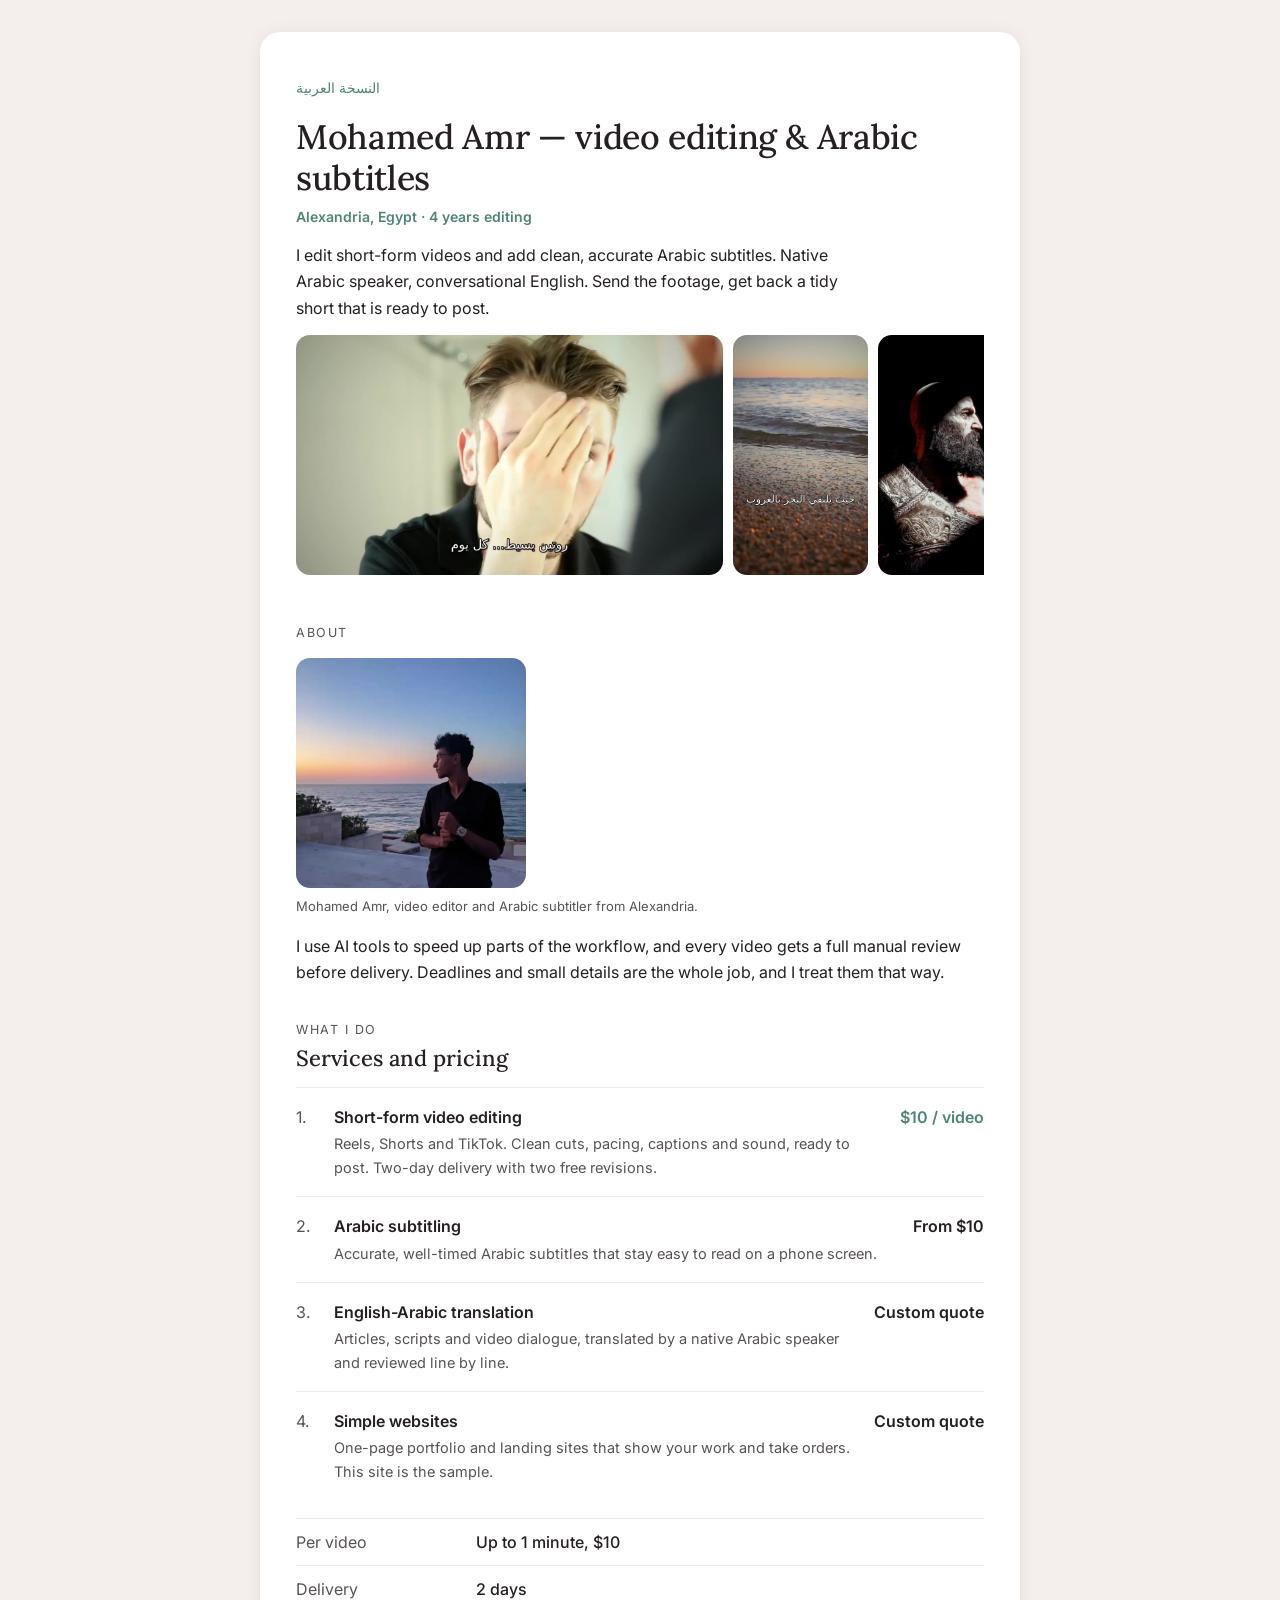
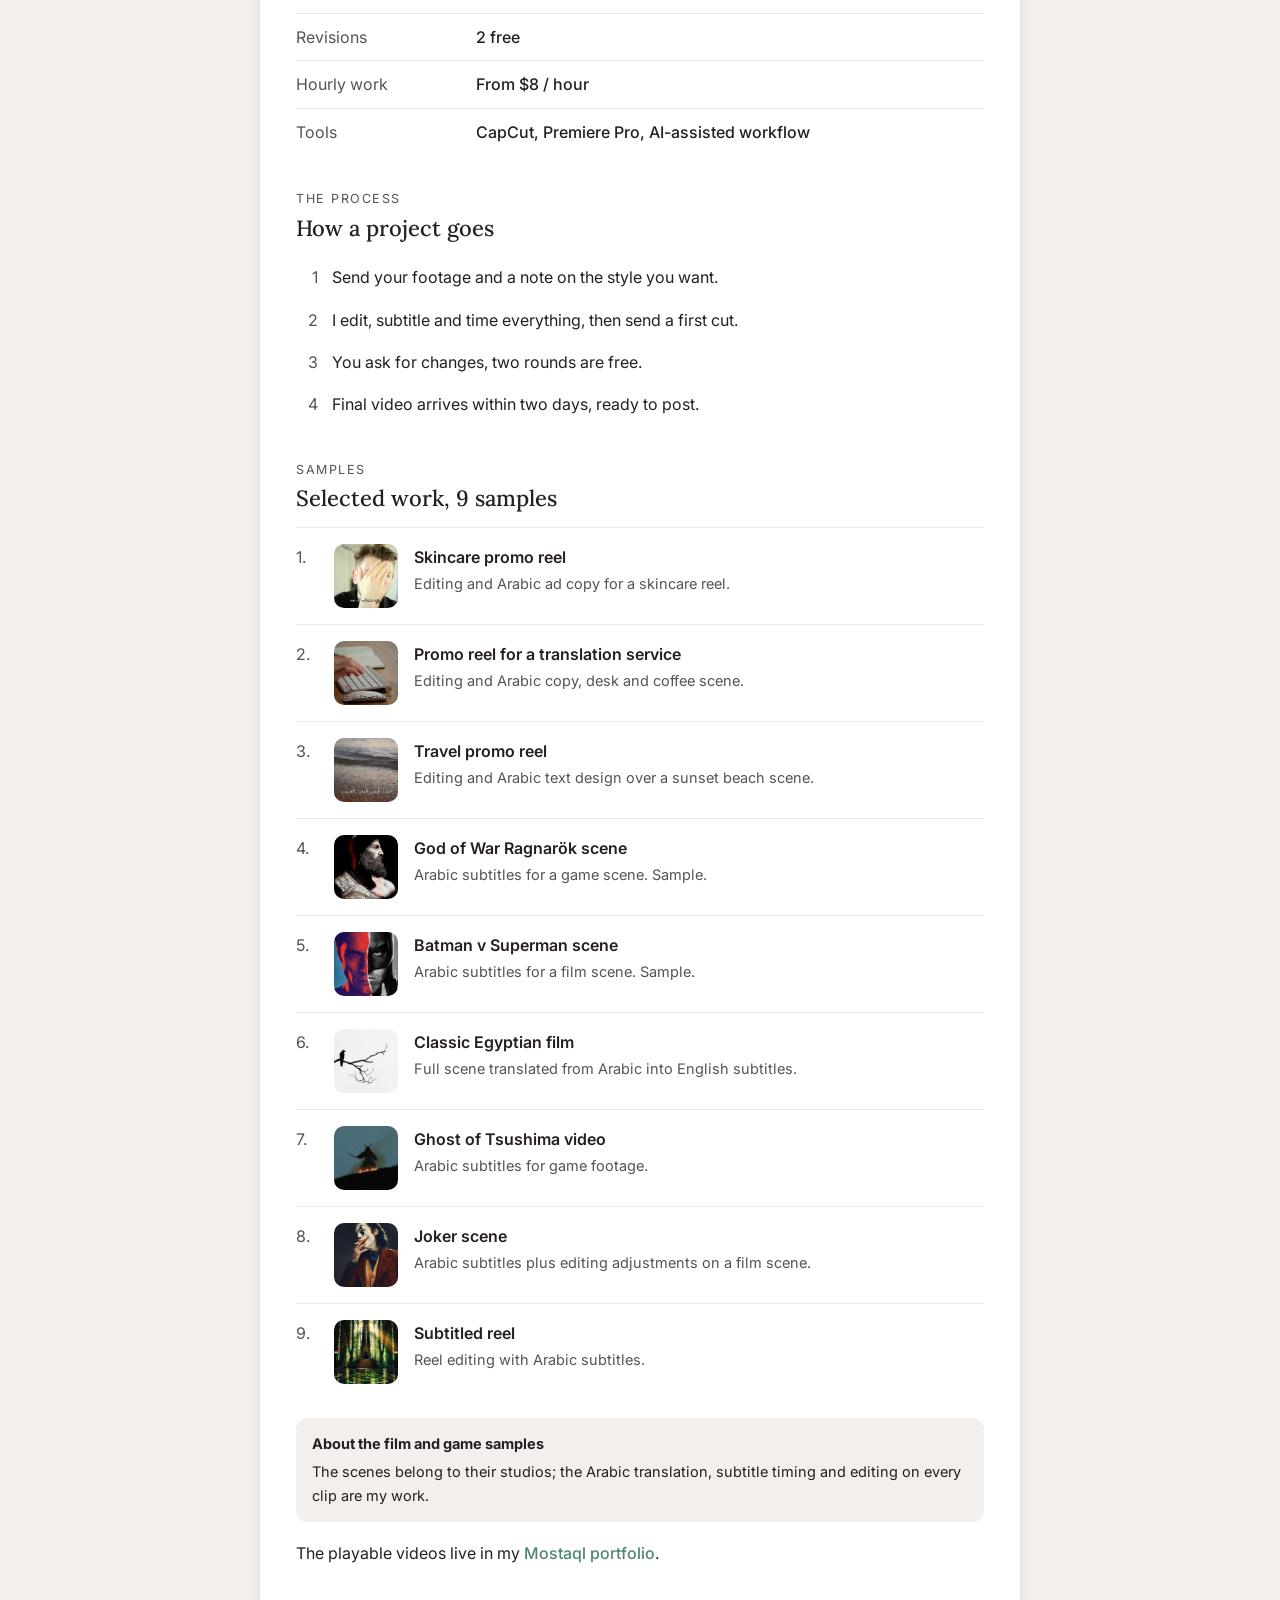
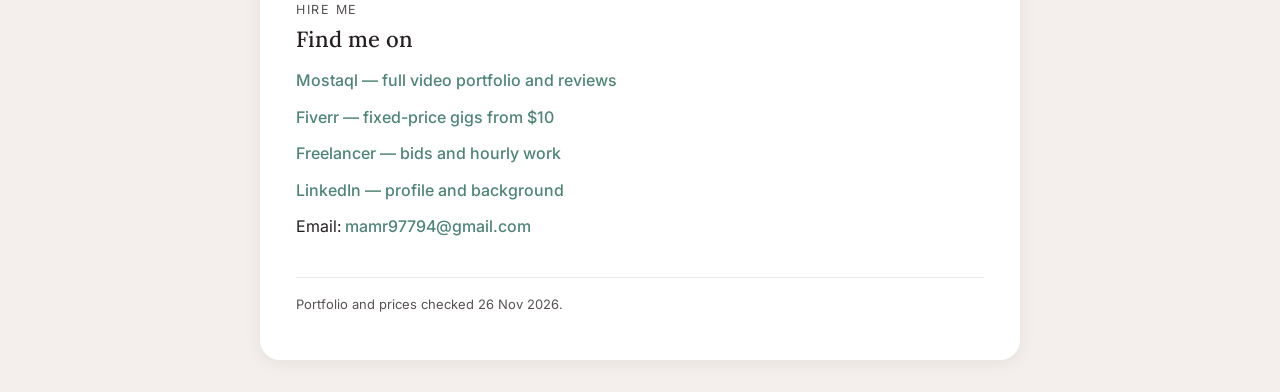
==== index.html @ 18feb9d9 "Portfolio site: English + Arabic versions" ====
<!DOCTYPE html>
<html lang="en">
<head>
<meta charset="UTF-8">
<meta name="viewport" content="width=device-width, initial-scale=1">
<title>Mohamed Amr — Video Editing &amp; Arabic Subtitles</title>
<meta name="description" content="I edit short-form videos and add clean, accurate Arabic subtitles. Native Arabic speaker, conversational English.">
<link rel="preconnect" href="https://fonts.googleapis.com">
<link rel="preconnect" href="https://fonts.gstatic.com" crossorigin>
<link href="https://fonts.googleapis.com/css2?family=Inter:wght@400;500;600&family=Lora:wght@500&display=swap" rel="stylesheet">
<style>
  :root {
    --sand: #f4efec; --page: #ffffff; --ink: #251f21; --ink2: #585254;
    --hair: #eae9ea; --teal: #4e8577;
  }
  * { box-sizing: border-box; }
  body { margin: 0; background: var(--sand); color: var(--ink);
    font: 400 16px/1.65 Inter, -apple-system, "Segoe UI", sans-serif; }
  .card { max-width: 760px; margin: 32px auto; background: var(--page);
    border-radius: 20px; padding: 44px 36px; box-shadow: 0 2px 18px rgba(37,31,33,.07); }
  h1 { font: 500 34px/1.2 Lora, Georgia, serif; letter-spacing: -.01em; margin: 0 0 6px; }
  h2 { font: 500 22px/1.3 Lora, Georgia, serif; margin: 0 0 14px; }
  .kicker { color: var(--ink2); font-size: 12.5px; letter-spacing: .12em; text-transform: uppercase; margin: 34px 0 4px; }
  .fact { color: var(--teal); font-weight: 600; font-size: 14px; margin: 0 0 14px; }
  .intro { margin: 0 0 8px; max-width: 56ch; }
  .strip { display: flex; gap: 10px; overflow-x: auto; padding: 6px 2px 14px; scroll-snap-type: x mandatory; }
  .strip img { height: 240px; border-radius: 14px; scroll-snap-align: start; cursor: zoom-in; display: block; }
  figure { margin: 14px 0; }
  figure img { max-width: 230px; width: 100%; border-radius: 14px; display: block; }
  figcaption { color: var(--ink2); font-size: 13px; margin-top: 8px; }
  ol.services, ol.works, ol.steps { list-style: none; margin: 0; padding: 0; counter-reset: item; }
  ol.services li, ol.works li { counter-increment: item; display: flex; gap: 16px;
    padding: 16px 0; border-top: 1px solid var(--hair); align-items: flex-start; }
  ol.services li::before, ol.works li::before { content: counter(item) ".";
    color: var(--ink2); min-width: 22px; }
  ol.steps { counter-reset: step; margin-top: 6px; }
  ol.steps li { counter-increment: step; padding: 8px 0 8px 0; display: flex; gap: 14px; }
  ol.steps li::before { content: counter(step); color: var(--ink2); min-width: 22px; text-align: right; }
  .svc-body { flex: 1; }
  .svc-name { font-weight: 600; }
  .svc-detail { color: var(--ink2); font-size: 14.5px; margin-top: 2px; }
  .svc-value { font-weight: 600; color: var(--ink); white-space: nowrap; }
  .svc-value.known { color: var(--teal); }
  .works img { width: 64px; height: 64px; object-fit: cover; border-radius: 10px; cursor: zoom-in; flex: none; }
  dl { display: grid; grid-template-columns: minmax(120px,180px) 1fr; margin: 18px 0 0; }
  dt { color: var(--ink2); padding: 10px 0; border-top: 1px solid var(--hair); }
  dd { margin: 0; padding: 10px 0; border-top: 1px solid var(--hair); font-weight: 500; }
  .note { background: var(--sand); border-radius: 12px; padding: 14px 16px; margin: 18px 0; font-size: 14.5px; }
  .note b { display: block; margin-bottom: 4px; }
  a { color: var(--teal); text-decoration: none; font-weight: 500; }
  a:hover { text-decoration: underline; }
  .links p { margin: 10px 0; }
  footer { color: var(--ink2); font-size: 13px; margin-top: 38px; padding-top: 16px; border-top: 1px solid var(--hair); }
  .lang { margin: 0 0 18px; font-size: 14px; }
  #lightbox { position: fixed; inset: 0; background: rgba(20,16,17,.88); display: none;
    align-items: center; justify-content: center; z-index: 10; cursor: zoom-out; }
  #lightbox.open { display: flex; }
  #lightbox img { max-width: 92vw; max-height: 88vh; border-radius: 10px; }
  @media (max-width: 640px) {
    .card { margin: 0; border-radius: 0; padding: 28px 20px; }
    h1 { font-size: 27px; }
    .strip img { height: 190px; }
    .svc-value { white-space: normal; }
  }
</style>
</head>
<body>
<div class="card">
  <p class="lang"><a href="ar.html">النسخة العربية</a></p>
  <h1>Mohamed Amr — video editing &amp; Arabic subtitles</h1>
  <p class="fact">Alexandria, Egypt · 4 years editing</p>
  <p class="intro">I edit short-form videos and add clean, accurate Arabic subtitles. Native Arabic speaker, conversational English. Send the footage, get back a tidy short that is ready to post.</p>

  <div class="strip" aria-label="Frames from Mohamed's samples">
    <img src="skincare.jpg" alt="Frame from the skincare promo reel with Arabic text">
    <img src="beach.jpg" alt="Frame from the travel reel, sea at sunset with Arabic text">
    <img src="gow.jpg" alt="Frame from the God of War subtitled sample">
    <img src="desk.jpg" alt="Frame from the translation-services promo reel">
  </div>

  <p class="kicker">About</p>
  <figure>
    <img src="sunset.jpg" alt="Mohamed Amr by the sea at sunset">
    <figcaption>Mohamed Amr, video editor and Arabic subtitler from Alexandria.</figcaption>
  </figure>
  <p>I use AI tools to speed up parts of the workflow, and every video gets a full manual review before delivery. Deadlines and small details are the whole job, and I treat them that way.</p>

  <p class="kicker">What I do</p>
  <h2>Services and pricing</h2>
  <ol class="services">
    <li><div class="svc-body"><div class="svc-name">Short-form video editing</div><div class="svc-detail">Reels, Shorts and TikTok. Clean cuts, pacing, captions and sound, ready to post. Two-day delivery with two free revisions.</div></div><span class="svc-value known">$10 / video</span></li>
    <li><div class="svc-body"><div class="svc-name">Arabic subtitling</div><div class="svc-detail">Accurate, well-timed Arabic subtitles that stay easy to read on a phone screen.</div></div><span class="svc-value">From $10</span></li>
    <li><div class="svc-body"><div class="svc-name">English-Arabic translation</div><div class="svc-detail">Articles, scripts and video dialogue, translated by a native Arabic speaker and reviewed line by line.</div></div><span class="svc-value">Custom quote</span></li>
    <li><div class="svc-body"><div class="svc-name">Simple websites</div><div class="svc-detail">One-page portfolio and landing sites that show your work and take orders. This site is the sample.</div></div><span class="svc-value">Custom quote</span></li>
  </ol>
  <dl>
    <dt>Per video</dt><dd>Up to 1 minute, $10</dd>
    <dt>Delivery</dt><dd>2 days</dd>
    <dt>Revisions</dt><dd>2 free</dd>
    <dt>Hourly work</dt><dd>From $8 / hour</dd>
    <dt>Tools</dt><dd>CapCut, Premiere Pro, AI-assisted workflow</dd>
  </dl>

  <p class="kicker">The process</p>
  <h2>How a project goes</h2>
  <ol class="steps">
    <li>Send your footage and a note on the style you want.</li>
    <li>I edit, subtitle and time everything, then send a first cut.</li>
    <li>You ask for changes, two rounds are free.</li>
    <li>Final video arrives within two days, ready to post.</li>
  </ol>

  <p class="kicker">Samples</p>
  <h2>Selected work, 9 samples</h2>
  <ol class="works">
    <li><img src="skincare.jpg" alt="Frame from the skincare promo reel"><div class="svc-body"><div class="svc-name">Skincare promo reel</div><div class="svc-detail">Editing and Arabic ad copy for a skincare reel.</div></div></li>
    <li><img src="desk.jpg" alt="Frame from the translation-services promo reel"><div class="svc-body"><div class="svc-name">Promo reel for a translation service</div><div class="svc-detail">Editing and Arabic copy, desk and coffee scene.</div></div></li>
    <li><img src="beach.jpg" alt="Frame from the travel promo reel"><div class="svc-body"><div class="svc-name">Travel promo reel</div><div class="svc-detail">Editing and Arabic text design over a sunset beach scene.</div></div></li>
    <li><img src="gow.jpg" alt="Frame from the God of War sample"><div class="svc-body"><div class="svc-name">God of War Ragnarök scene</div><div class="svc-detail">Arabic subtitles for a game scene. Sample.</div></div></li>
    <li><img src="bvs.jpg" alt="Frame from the Batman v Superman sample"><div class="svc-body"><div class="svc-name">Batman v Superman scene</div><div class="svc-detail">Arabic subtitles for a film scene. Sample.</div></div></li>
    <li><img src="egyptian.jpg" alt="Frame from the classic Egyptian film"><div class="svc-body"><div class="svc-name">Classic Egyptian film</div><div class="svc-detail">Full scene translated from Arabic into English subtitles.</div></div></li>
    <li><img src="tsushima.jpg" alt="Frame from the Ghost of Tsushima sample"><div class="svc-body"><div class="svc-name">Ghost of Tsushima video</div><div class="svc-detail">Arabic subtitles for game footage.</div></div></li>
    <li><img src="joker.jpg" alt="Frame from the Joker sample"><div class="svc-body"><div class="svc-name">Joker scene</div><div class="svc-detail">Arabic subtitles plus editing adjustments on a film scene.</div></div></li>
    <li><img src="reel.jpg" alt="Frame from the subtitled reel"><div class="svc-body"><div class="svc-name">Subtitled reel</div><div class="svc-detail">Reel editing with Arabic subtitles.</div></div></li>
  </ol>
  <div class="note"><b>About the film and game samples</b>The scenes belong to their studios; the Arabic translation, subtitle timing and editing on every clip are my work.</div>
  <p>The playable videos live in my <a href="https://mostaql.com/u/Mohamed13314/portfolio">Mostaql portfolio</a>.</p>

  <p class="kicker">Hire me</p>
  <h2>Find me on</h2>
  <div class="links">
    <p><a href="https://mostaql.com/u/Mohamed13314">Mostaql — full video portfolio and reviews</a></p>
    <p><a href="https://www.fiverr.com/mohamedamr_cut">Fiverr — fixed-price gigs from $10</a></p>
    <p><a href="https://www.freelancer.com/u/mohamedamrcut">Freelancer — bids and hourly work</a></p>
    <p><a href="https://www.linkedin.com/in/mohamed-amr-85429a452/">LinkedIn — profile and background</a></p>
    <p>Email: <a href="mailto:mamr97794@gmail.com">mamr97794@gmail.com</a></p>
  </div>

  <footer>Portfolio and prices checked 26 Nov 2026.</footer>
</div>

<div id="lightbox"><img id="lightbox-img" alt=""></div>
<script>
  const box = document.getElementById('lightbox');
  const boxImg = document.getElementById('lightbox-img');
  document.querySelectorAll('.strip img, .works img').forEach(img => {
    img.addEventListener('click', () => { boxImg.src = img.src; boxImg.alt = img.alt; box.classList.add('open'); });
  });
  box.addEventListener('click', () => box.classList.remove('open'));
  document.addEventListener('keydown', e => { if (e.key === 'Escape') box.classList.remove('open'); });
</script>
</body>
</html>
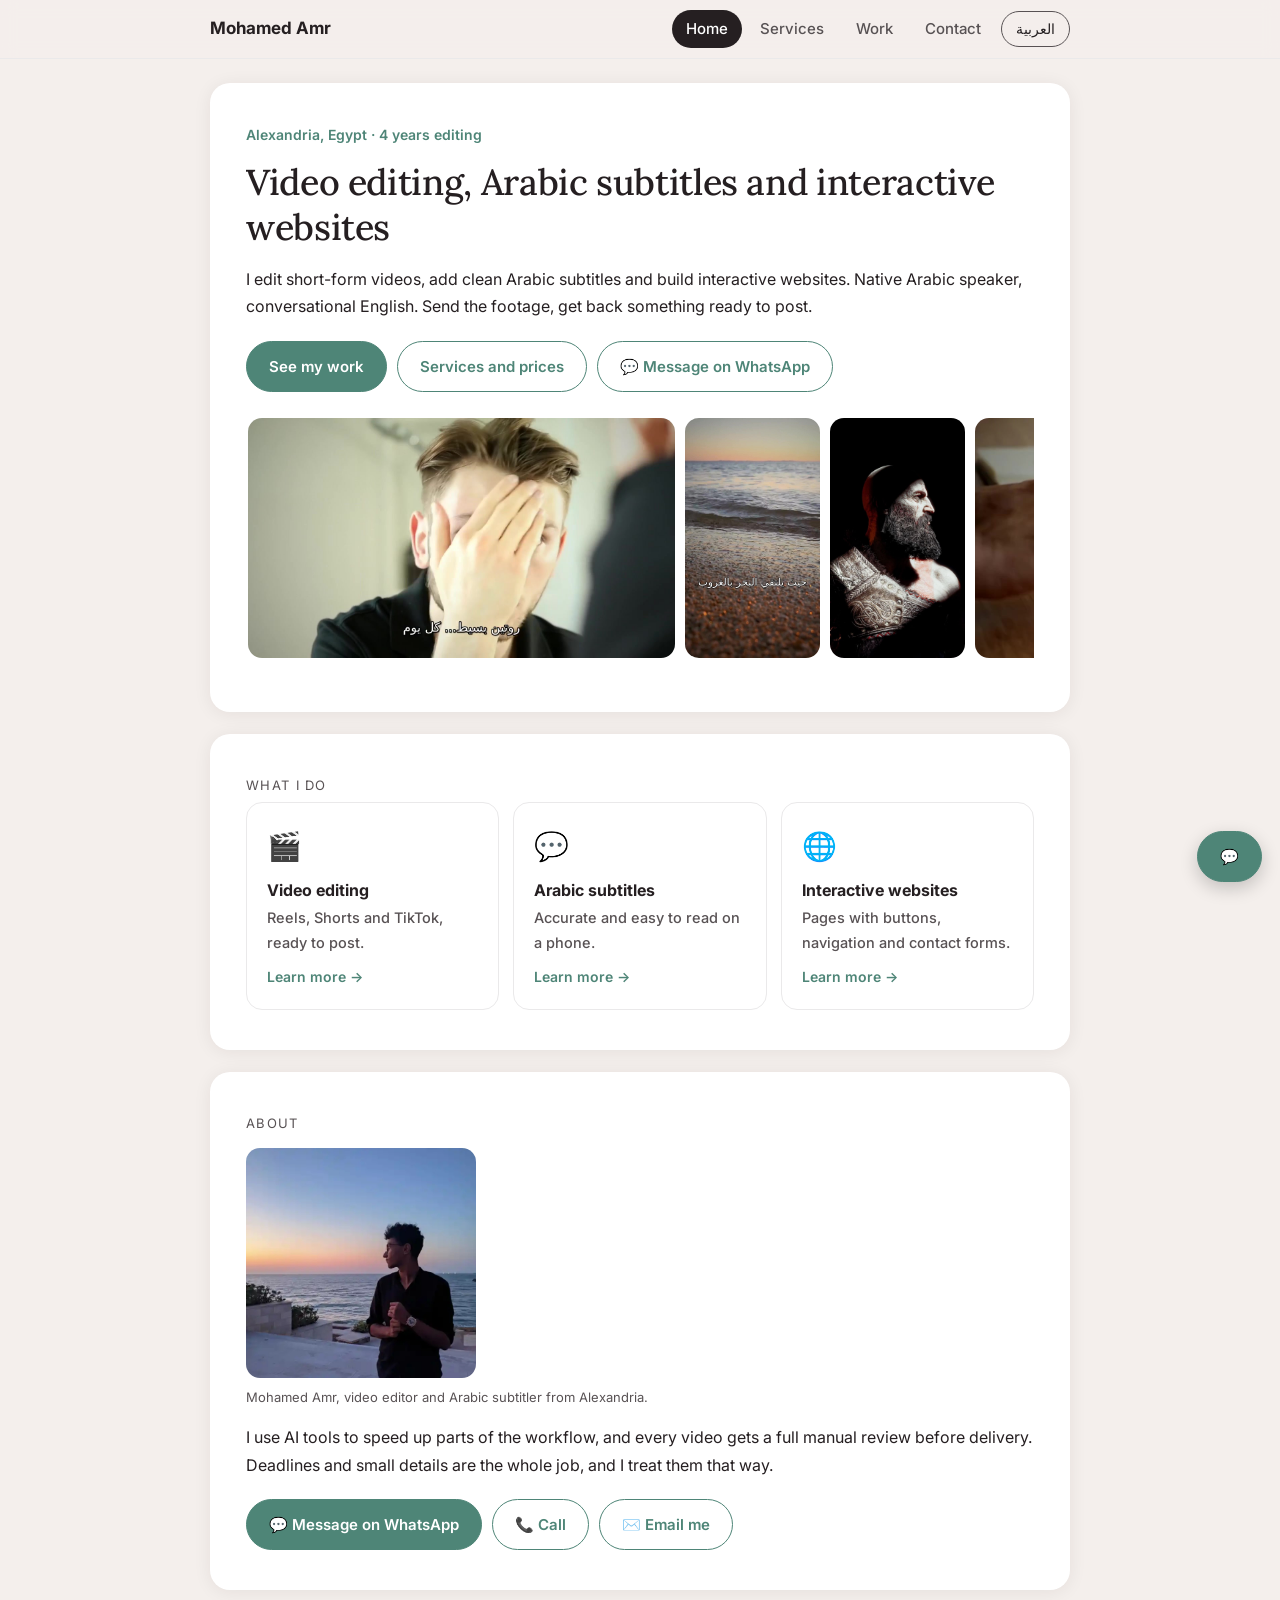
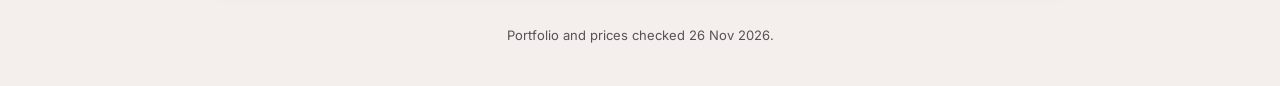
==== commit 074ee562: "Multi-page interactive site, EN/AR, contact" ====
--- a/index.html
+++ b/index.html
@@ -1,153 +1,20 @@
 <!DOCTYPE html>
-<html lang="en">
-<head>
-<meta charset="UTF-8">
-<meta name="viewport" content="width=device-width, initial-scale=1">
-<title>Mohamed Amr — Video Editing &amp; Arabic Subtitles</title>
-<meta name="description" content="I edit short-form videos and add clean, accurate Arabic subtitles. Native Arabic speaker, conversational English.">
-<link rel="preconnect" href="https://fonts.googleapis.com">
-<link rel="preconnect" href="https://fonts.gstatic.com" crossorigin>
+<html lang="en" dir="ltr">
+<head><meta charset="UTF-8"><meta name="viewport" content="width=device-width, initial-scale=1">
+<title>Mohamed Amr | Video Editing, Arabic Subtitles, Interactive Websites</title>
+<meta name="description" content="I edit short-form videos, add clean Arabic subtitles and build interactive websites. Native Arabic speaker, conversational English. Send the footage, get back something ready to post.">
+<link rel="preconnect" href="https://fonts.googleapis.com"><link rel="preconnect" href="https://fonts.gstatic.com" crossorigin>
 <link href="https://fonts.googleapis.com/css2?family=Inter:wght@400;500;600&family=Lora:wght@500&display=swap" rel="stylesheet">
-<style>
-  :root {
-    --sand: #f4efec; --page: #ffffff; --ink: #251f21; --ink2: #585254;
-    --hair: #eae9ea; --teal: #4e8577;
-  }
-  * { box-sizing: border-box; }
-  body { margin: 0; background: var(--sand); color: var(--ink);
-    font: 400 16px/1.65 Inter, -apple-system, "Segoe UI", sans-serif; }
-  .card { max-width: 760px; margin: 32px auto; background: var(--page);
-    border-radius: 20px; padding: 44px 36px; box-shadow: 0 2px 18px rgba(37,31,33,.07); }
-  h1 { font: 500 34px/1.2 Lora, Georgia, serif; letter-spacing: -.01em; margin: 0 0 6px; }
-  h2 { font: 500 22px/1.3 Lora, Georgia, serif; margin: 0 0 14px; }
-  .kicker { color: var(--ink2); font-size: 12.5px; letter-spacing: .12em; text-transform: uppercase; margin: 34px 0 4px; }
-  .fact { color: var(--teal); font-weight: 600; font-size: 14px; margin: 0 0 14px; }
-  .intro { margin: 0 0 8px; max-width: 56ch; }
-  .strip { display: flex; gap: 10px; overflow-x: auto; padding: 6px 2px 14px; scroll-snap-type: x mandatory; }
-  .strip img { height: 240px; border-radius: 14px; scroll-snap-align: start; cursor: zoom-in; display: block; }
-  figure { margin: 14px 0; }
-  figure img { max-width: 230px; width: 100%; border-radius: 14px; display: block; }
-  figcaption { color: var(--ink2); font-size: 13px; margin-top: 8px; }
-  ol.services, ol.works, ol.steps { list-style: none; margin: 0; padding: 0; counter-reset: item; }
-  ol.services li, ol.works li { counter-increment: item; display: flex; gap: 16px;
-    padding: 16px 0; border-top: 1px solid var(--hair); align-items: flex-start; }
-  ol.services li::before, ol.works li::before { content: counter(item) ".";
-    color: var(--ink2); min-width: 22px; }
-  ol.steps { counter-reset: step; margin-top: 6px; }
-  ol.steps li { counter-increment: step; padding: 8px 0 8px 0; display: flex; gap: 14px; }
-  ol.steps li::before { content: counter(step); color: var(--ink2); min-width: 22px; text-align: right; }
-  .svc-body { flex: 1; }
-  .svc-name { font-weight: 600; }
-  .svc-detail { color: var(--ink2); font-size: 14.5px; margin-top: 2px; }
-  .svc-value { font-weight: 600; color: var(--ink); white-space: nowrap; }
-  .svc-value.known { color: var(--teal); }
-  .works img { width: 64px; height: 64px; object-fit: cover; border-radius: 10px; cursor: zoom-in; flex: none; }
-  dl { display: grid; grid-template-columns: minmax(120px,180px) 1fr; margin: 18px 0 0; }
-  dt { color: var(--ink2); padding: 10px 0; border-top: 1px solid var(--hair); }
-  dd { margin: 0; padding: 10px 0; border-top: 1px solid var(--hair); font-weight: 500; }
-  .note { background: var(--sand); border-radius: 12px; padding: 14px 16px; margin: 18px 0; font-size: 14.5px; }
-  .note b { display: block; margin-bottom: 4px; }
-  a { color: var(--teal); text-decoration: none; font-weight: 500; }
-  a:hover { text-decoration: underline; }
-  .links p { margin: 10px 0; }
-  footer { color: var(--ink2); font-size: 13px; margin-top: 38px; padding-top: 16px; border-top: 1px solid var(--hair); }
-  .lang { margin: 0 0 18px; font-size: 14px; }
-  #lightbox { position: fixed; inset: 0; background: rgba(20,16,17,.88); display: none;
-    align-items: center; justify-content: center; z-index: 10; cursor: zoom-out; }
-  #lightbox.open { display: flex; }
-  #lightbox img { max-width: 92vw; max-height: 88vh; border-radius: 10px; }
-  @media (max-width: 640px) {
-    .card { margin: 0; border-radius: 0; padding: 28px 20px; }
-    h1 { font-size: 27px; }
-    .strip img { height: 190px; }
-    .svc-value { white-space: normal; }
-  }
-</style>
-</head>
-<body>
-<div class="card">
-  <p class="lang"><a href="ar.html">النسخة العربية</a></p>
-  <h1>Mohamed Amr — video editing &amp; Arabic subtitles</h1>
-  <p class="fact">Alexandria, Egypt · 4 years editing</p>
-  <p class="intro">I edit short-form videos and add clean, accurate Arabic subtitles. Native Arabic speaker, conversational English. Send the footage, get back a tidy short that is ready to post.</p>
-
-  <div class="strip" aria-label="Frames from Mohamed's samples">
-    <img src="skincare.jpg" alt="Frame from the skincare promo reel with Arabic text">
-    <img src="beach.jpg" alt="Frame from the travel reel, sea at sunset with Arabic text">
-    <img src="gow.jpg" alt="Frame from the God of War subtitled sample">
-    <img src="desk.jpg" alt="Frame from the translation-services promo reel">
-  </div>
-
-  <p class="kicker">About</p>
-  <figure>
-    <img src="sunset.jpg" alt="Mohamed Amr by the sea at sunset">
-    <figcaption>Mohamed Amr, video editor and Arabic subtitler from Alexandria.</figcaption>
-  </figure>
-  <p>I use AI tools to speed up parts of the workflow, and every video gets a full manual review before delivery. Deadlines and small details are the whole job, and I treat them that way.</p>
-
-  <p class="kicker">What I do</p>
-  <h2>Services and pricing</h2>
-  <ol class="services">
-    <li><div class="svc-body"><div class="svc-name">Short-form video editing</div><div class="svc-detail">Reels, Shorts and TikTok. Clean cuts, pacing, captions and sound, ready to post. Two-day delivery with two free revisions.</div></div><span class="svc-value known">$10 / video</span></li>
-    <li><div class="svc-body"><div class="svc-name">Arabic subtitling</div><div class="svc-detail">Accurate, well-timed Arabic subtitles that stay easy to read on a phone screen.</div></div><span class="svc-value">From $10</span></li>
-    <li><div class="svc-body"><div class="svc-name">English-Arabic translation</div><div class="svc-detail">Articles, scripts and video dialogue, translated by a native Arabic speaker and reviewed line by line.</div></div><span class="svc-value">Custom quote</span></li>
-    <li><div class="svc-body"><div class="svc-name">Simple websites</div><div class="svc-detail">One-page portfolio and landing sites that show your work and take orders. This site is the sample.</div></div><span class="svc-value">Custom quote</span></li>
-  </ol>
-  <dl>
-    <dt>Per video</dt><dd>Up to 1 minute, $10</dd>
-    <dt>Delivery</dt><dd>2 days</dd>
-    <dt>Revisions</dt><dd>2 free</dd>
-    <dt>Hourly work</dt><dd>From $8 / hour</dd>
-    <dt>Tools</dt><dd>CapCut, Premiere Pro, AI-assisted workflow</dd>
-  </dl>
-
-  <p class="kicker">The process</p>
-  <h2>How a project goes</h2>
-  <ol class="steps">
-    <li>Send your footage and a note on the style you want.</li>
-    <li>I edit, subtitle and time everything, then send a first cut.</li>
-    <li>You ask for changes, two rounds are free.</li>
-    <li>Final video arrives within two days, ready to post.</li>
-  </ol>
-
-  <p class="kicker">Samples</p>
-  <h2>Selected work, 9 samples</h2>
-  <ol class="works">
-    <li><img src="skincare.jpg" alt="Frame from the skincare promo reel"><div class="svc-body"><div class="svc-name">Skincare promo reel</div><div class="svc-detail">Editing and Arabic ad copy for a skincare reel.</div></div></li>
-    <li><img src="desk.jpg" alt="Frame from the translation-services promo reel"><div class="svc-body"><div class="svc-name">Promo reel for a translation service</div><div class="svc-detail">Editing and Arabic copy, desk and coffee scene.</div></div></li>
-    <li><img src="beach.jpg" alt="Frame from the travel promo reel"><div class="svc-body"><div class="svc-name">Travel promo reel</div><div class="svc-detail">Editing and Arabic text design over a sunset beach scene.</div></div></li>
-    <li><img src="gow.jpg" alt="Frame from the God of War sample"><div class="svc-body"><div class="svc-name">God of War Ragnarök scene</div><div class="svc-detail">Arabic subtitles for a game scene. Sample.</div></div></li>
-    <li><img src="bvs.jpg" alt="Frame from the Batman v Superman sample"><div class="svc-body"><div class="svc-name">Batman v Superman scene</div><div class="svc-detail">Arabic subtitles for a film scene. Sample.</div></div></li>
-    <li><img src="egyptian.jpg" alt="Frame from the classic Egyptian film"><div class="svc-body"><div class="svc-name">Classic Egyptian film</div><div class="svc-detail">Full scene translated from Arabic into English subtitles.</div></div></li>
-    <li><img src="tsushima.jpg" alt="Frame from the Ghost of Tsushima sample"><div class="svc-body"><div class="svc-name">Ghost of Tsushima video</div><div class="svc-detail">Arabic subtitles for game footage.</div></div></li>
-    <li><img src="joker.jpg" alt="Frame from the Joker sample"><div class="svc-body"><div class="svc-name">Joker scene</div><div class="svc-detail">Arabic subtitles plus editing adjustments on a film scene.</div></div></li>
-    <li><img src="reel.jpg" alt="Frame from the subtitled reel"><div class="svc-body"><div class="svc-name">Subtitled reel</div><div class="svc-detail">Reel editing with Arabic subtitles.</div></div></li>
-  </ol>
-  <div class="note"><b>About the film and game samples</b>The scenes belong to their studios; the Arabic translation, subtitle timing and editing on every clip are my work.</div>
-  <p>The playable videos live in my <a href="https://mostaql.com/u/Mohamed13314/portfolio">Mostaql portfolio</a>.</p>
-
-  <p class="kicker">Hire me</p>
-  <h2>Find me on</h2>
-  <div class="links">
-    <p><a href="https://mostaql.com/u/Mohamed13314">Mostaql — full video portfolio and reviews</a></p>
-    <p><a href="https://www.fiverr.com/mohamedamr_cut">Fiverr — fixed-price gigs from $10</a></p>
-    <p><a href="https://www.freelancer.com/u/mohamedamrcut">Freelancer — bids and hourly work</a></p>
-    <p><a href="https://www.linkedin.com/in/mohamed-amr-85429a452/">LinkedIn — profile and background</a></p>
-    <p>Email: <a href="mailto:mamr97794@gmail.com">mamr97794@gmail.com</a></p>
-  </div>
-
-  <footer>Portfolio and prices checked 26 Nov 2026.</footer>
-</div>
-
-<div id="lightbox"><img id="lightbox-img" alt=""></div>
-<script>
-  const box = document.getElementById('lightbox');
-  const boxImg = document.getElementById('lightbox-img');
-  document.querySelectorAll('.strip img, .works img').forEach(img => {
-    img.addEventListener('click', () => { boxImg.src = img.src; boxImg.alt = img.alt; box.classList.add('open'); });
-  });
-  box.addEventListener('click', () => box.classList.remove('open'));
-  document.addEventListener('keydown', e => { if (e.key === 'Escape') box.classList.remove('open'); });
-</script>
-</body>
-</html>
+<link rel="stylesheet" href="style.css">
+<style>:root{--f:Inter;--fh:Lora}</style>
+</head><body>
+<header><div class="bar"><a class="brand" href="index.html">Mohamed Amr</a><nav><a href="index.html" class=on>Home</a><a href="services.html">Services</a><a href="work.html">Work</a><a href="contact.html">Contact</a></nav><a class="sw" href="ar.html" hreflang="ar">العربية</a></div></header>
+<main>
+<section class="card"><p class="fact">Alexandria, Egypt · 4 years editing</p><h1>Video editing, Arabic subtitles and interactive websites</h1><p>I edit short-form videos, add clean Arabic subtitles and build interactive websites. Native Arabic speaker, conversational English. Send the footage, get back something ready to post.</p>
+<div class="btns"><a class="btn p" href="work.html">See my work</a><a class="btn" href="services.html">Services and prices</a><a class="btn" href="https://wa.me/201210699651" target="_blank" rel="noopener">💬 Message on WhatsApp</a></div>
+<div class="strip"><img data-zoom src="skincare.jpg" alt="Skincare promo reel"><img data-zoom src="beach.jpg" alt="Travel promo reel"><img data-zoom src="gow.jpg" alt="God of War Ragnarök scene"><img data-zoom src="desk.jpg" alt="Promo reel for a translation service"></div></section>
+<section class="card"><p class="kicker">What I do</p><div class="cards"><a class="mini" href="services.html#edit"><span class="ic">🎬</span><b>Video editing</b><span>Reels, Shorts and TikTok, ready to post.</span><em>Learn more →</em></a><a class="mini" href="services.html#sub"><span class="ic">💬</span><b>Arabic subtitles</b><span>Accurate and easy to read on a phone.</span><em>Learn more →</em></a><a class="mini" href="services.html#web"><span class="ic">🌐</span><b>Interactive websites</b><span>Pages with buttons, navigation and contact forms.</span><em>Learn more →</em></a></div></section>
+<section class="card"><p class="kicker">About</p><figure><img src="sunset.jpg" alt="Mohamed Amr, video editor and Arabic subtitler from Alexandria."><figcaption>Mohamed Amr, video editor and Arabic subtitler from Alexandria.</figcaption></figure><p>I use AI tools to speed up parts of the workflow, and every video gets a full manual review before delivery. Deadlines and small details are the whole job, and I treat them that way.</p><div class="btns"><a class="btn p" href="https://wa.me/201210699651" target="_blank" rel="noopener">💬 Message on WhatsApp</a><a class="btn" href="tel:+201210699651">📞 Call</a><a class="btn" href="mailto:mamr97794@gmail.com">✉️ Email me</a></div></section>
+</main><footer>Portfolio and prices checked 26 Nov 2026.</footer>
+<a class="btn p fab" href="https://wa.me/201210699651" target="_blank" rel="noopener" aria-label="WhatsApp">💬</a>
+<div id="lb"><img id="lbi" alt=""></div><script src="script.js"></script></body></html>
--- a/style.css
+++ b/style.css
@@ -0,0 +1,71 @@
+
+:root{--sand:#f4efec;--page:#fff;--ink:#251f21;--ink2:#585254;--hair:#eae9ea;--teal:#4e8577;--teal-d:#3b685d}
+*{box-sizing:border-box}html{scroll-behavior:smooth}
+body{margin:0;background:var(--sand);color:var(--ink);font:400 16px/1.7 var(--f),-apple-system,"Segoe UI",Tahoma,sans-serif}
+h1,h2{font-family:var(--fh),Georgia,serif;font-weight:500;line-height:1.25;margin:0 0 12px}
+[dir=rtl] h1,[dir=rtl] h2{font-weight:700;line-height:1.45}
+h1{font-size:36px;letter-spacing:-.01em}h2{font-size:24px}
+a{color:var(--teal);text-decoration:none;font-weight:500}a:hover{text-decoration:underline}
+header{position:sticky;top:0;z-index:5;background:rgba(244,239,236,.94);backdrop-filter:blur(8px);border-bottom:1px solid var(--hair)}
+.bar{max-width:900px;margin:auto;display:flex;align-items:center;gap:6px;padding:10px 20px;flex-wrap:wrap}
+.brand{font-weight:700;color:var(--ink);margin-inline-end:auto;font-size:17px}.brand:hover{text-decoration:none}
+nav{display:flex;gap:4px;flex-wrap:wrap}
+nav a{color:var(--ink2);padding:6px 14px;border-radius:999px;font-size:15px}
+nav a:hover{background:#fff;text-decoration:none}nav a.on{background:var(--ink);color:#fff}
+.sw{border:1px solid var(--ink2);color:var(--ink);padding:5px 14px;border-radius:999px;font-size:14px}.sw:hover{background:#fff;text-decoration:none}
+main{max-width:900px;margin:24px auto;padding:0 20px}
+.card{background:var(--page);border-radius:20px;padding:40px 36px;box-shadow:0 2px 18px rgba(37,31,33,.07);margin-bottom:22px;animation:rise .5s ease both}
+@keyframes rise{from{opacity:0;transform:translateY(12px)}to{opacity:1;transform:none}}
+.fact{color:var(--teal);font-weight:600;font-size:14px;margin:0 0 14px}
+.kicker{color:var(--ink2);font-size:13px;letter-spacing:.1em;text-transform:uppercase;margin:0 0 6px}
+[dir=rtl] .kicker{letter-spacing:0}
+.btns{display:flex;gap:10px;flex-wrap:wrap;margin:20px 0 0}
+.btn{display:inline-flex;align-items:center;gap:8px;padding:12px 22px;border-radius:999px;border:1.5px solid var(--teal);color:var(--teal);font-weight:600;font-size:15px;background:#fff;cursor:pointer;font-family:inherit;transition:transform .15s,background .15s}
+.btn:hover{transform:translateY(-2px);text-decoration:none;background:#eef5f2}
+.btn.p{background:var(--teal);color:#fff}.btn.p:hover{background:var(--teal-d)}
+.strip{display:flex;gap:10px;overflow-x:auto;padding:6px 2px 14px;margin-top:20px}
+.strip img{height:240px;border-radius:14px;cursor:zoom-in;display:block;transition:transform .2s}.strip img:hover{transform:scale(1.03)}
+.cards{display:grid;grid-template-columns:repeat(3,1fr);gap:14px}
+.mini{display:block;border:1px solid var(--hair);border-radius:16px;padding:20px;color:var(--ink);transition:transform .2s,box-shadow .2s}
+.mini:hover{transform:translateY(-4px);box-shadow:0 8px 20px rgba(37,31,33,.1);text-decoration:none}
+.mini .ic{font-size:28px}.mini b{display:block;margin:6px 0 2px}.mini span{color:var(--ink2);font-size:14.5px;display:block}.mini em{font-style:normal;color:var(--teal);font-size:14px;font-weight:600;display:block;margin-top:10px}
+figure{margin:14px 0}figure img{max-width:230px;width:100%;border-radius:14px;display:block}
+figcaption{color:var(--ink2);font-size:13px;margin-top:8px}
+details{border:1px solid var(--hair);border-radius:16px;margin-bottom:12px;overflow:hidden}
+summary{display:flex;gap:12px;align-items:center;padding:16px 20px;cursor:pointer;list-style:none;font-weight:600}
+summary::-webkit-details-marker{display:none}
+summary .pr{margin-inline-start:auto;color:var(--teal)}
+summary::after{content:"+";font-size:22px;color:var(--ink2);line-height:1;width:18px;text-align:center}
+details[open] summary::after{content:"\2212"}details[open]{background:#fbfaf9}
+.dbody{padding:0 20px 20px}.dbody p{margin:0 0 10px;color:var(--ink2)}
+.dbody ul{margin:0 0 14px;padding-inline-start:20px}.dbody li{margin:3px 0}.dbody h4{margin:10px 0 4px;font-size:14px}
+dl{display:grid;grid-template-columns:minmax(110px,180px) 1fr;margin:8px 0 0}
+dt{color:var(--ink2);padding:10px 0;border-top:1px solid var(--hair)}dd{margin:0;padding:10px 0;border-top:1px solid var(--hair);font-weight:500}
+ol.steps{list-style:none;margin:0;padding:0;counter-reset:s}
+ol.steps li{counter-increment:s;display:flex;gap:14px;padding:10px 0;border-top:1px solid var(--hair)}
+ol.steps li::before{content:counter(s);background:var(--teal);color:#fff;width:26px;height:26px;border-radius:50%;display:grid;place-items:center;font-size:13px;flex:none;margin-top:2px}
+.filters{display:flex;gap:8px;margin:12px 0 18px;flex-wrap:wrap}
+.chip{border:1.5px solid var(--hair);background:#fff;border-radius:999px;padding:7px 18px;cursor:pointer;font:inherit;font-size:14.5px;color:var(--ink2)}
+.chip.on{background:var(--ink);border-color:var(--ink);color:#fff}
+.grid{display:grid;grid-template-columns:repeat(3,1fr);gap:14px}
+.work{border:1px solid var(--hair);border-radius:16px;overflow:hidden;background:#fff;transition:transform .2s,box-shadow .2s}
+.work:hover{transform:translateY(-3px);box-shadow:0 8px 20px rgba(37,31,33,.1)}
+.work img{width:100%;aspect-ratio:3/4;object-fit:cover;display:block;cursor:zoom-in}
+.work div{padding:12px 14px}.work b{display:block;font-size:14.5px;line-height:1.4}.work span{color:var(--ink2);font-size:13px;display:block;margin-top:2px}
+.work.hide{display:none}
+.note{background:var(--sand);border-radius:12px;padding:14px 16px;margin:18px 0;font-size:14.5px}.note b{display:block;margin-bottom:4px}
+.big{display:block;border:1px solid var(--hair);border-radius:16px;padding:18px 20px;margin:12px 0;color:var(--ink)}
+a.big:hover{background:#fbfaf9;text-decoration:none;border-color:var(--teal)}
+.big small{display:block;color:var(--ink2);font-size:13px}.big b{font-size:20px;direction:ltr;unicode-bidi:plaintext}
+.row{display:flex;gap:12px;align-items:center;flex-wrap:wrap}
+form label{display:block;font-weight:600;margin:14px 0 6px;font-size:14.5px}
+input,select,textarea{width:100%;padding:12px 14px;border:1.5px solid var(--hair);border-radius:12px;font:inherit;background:#fff;color:var(--ink)}
+input:focus,select:focus,textarea:focus{outline:none;border-color:var(--teal)}
+.hint{color:var(--ink2);font-size:13px;margin-top:10px}
+.links p{margin:10px 0}
+footer{color:var(--ink2);font-size:13px;text-align:center;padding:10px 20px 40px}
+#lb{position:fixed;inset:0;background:rgba(20,16,17,.88);display:none;align-items:center;justify-content:center;z-index:20;cursor:zoom-out}
+#lb.open{display:flex}#lb img{max-width:92vw;max-height:88vh;border-radius:10px}
+.fab{position:fixed;bottom:18px;inset-inline-end:18px;z-index:6;box-shadow:0 6px 18px rgba(0,0,0,.2)}
+@media(max-width:700px){.card{padding:26px 20px}h1{font-size:28px}.cards,.grid{grid-template-columns:1fr 1fr}.strip img{height:190px}.brand{width:100%}}
+@media(max-width:460px){.cards{grid-template-columns:1fr}}
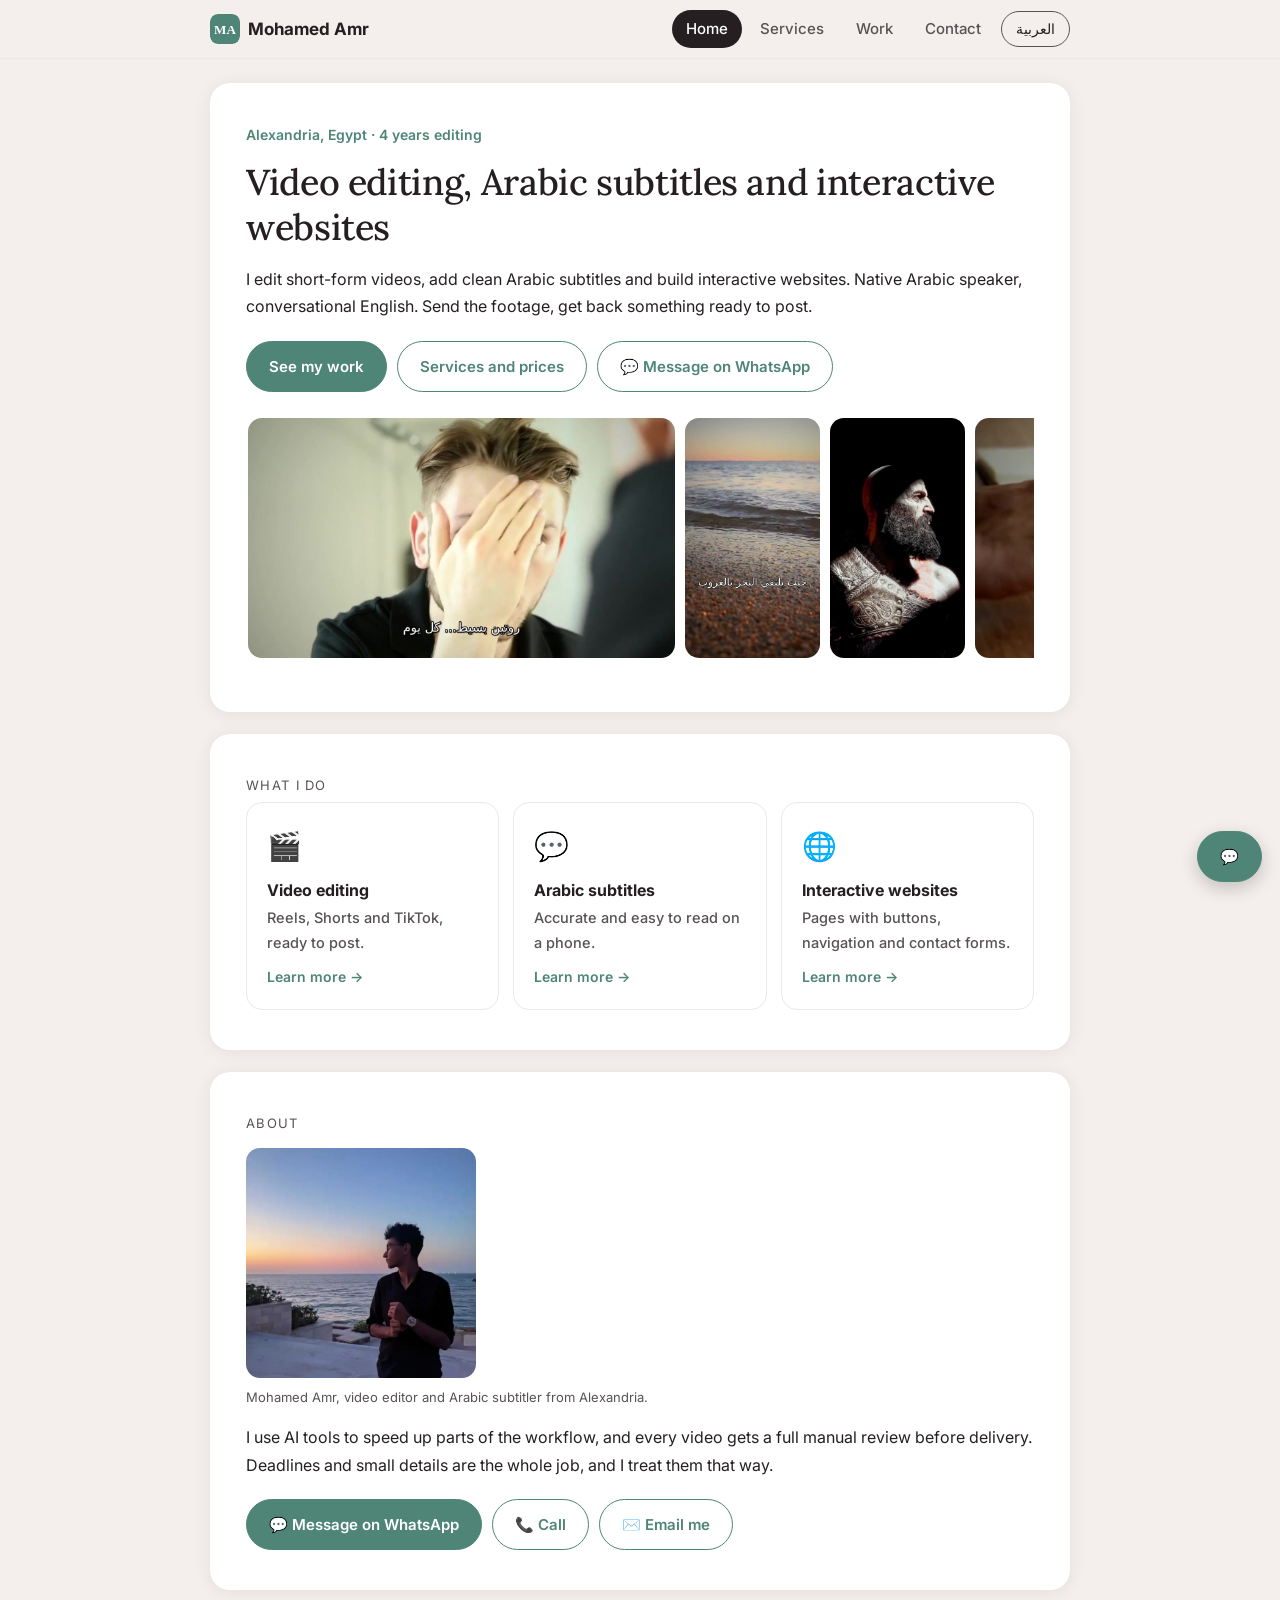
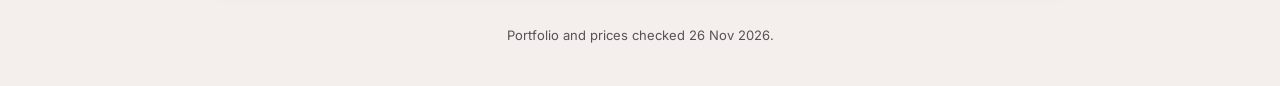
==== commit 4ea9e0ab: "Professional upgrades: in-page video, logo, case studies, SEO, contact form" ====
--- a/index.html
+++ b/index.html
@@ -3,12 +3,26 @@
 <head><meta charset="UTF-8"><meta name="viewport" content="width=device-width, initial-scale=1">
 <title>Mohamed Amr | Video Editing, Arabic Subtitles, Interactive Websites</title>
 <meta name="description" content="I edit short-form videos, add clean Arabic subtitles and build interactive websites. Native Arabic speaker, conversational English. Send the footage, get back something ready to post.">
+<link rel="icon" type="image/svg+xml" href="logo.svg">
+<link rel="canonical" href="https://mohamedamrcut.github.io/index.html">
+<link rel="alternate" hreflang="en" href="https://mohamedamrcut.github.io/index.html">
+<link rel="alternate" hreflang="ar" href="https://mohamedamrcut.github.io/ar.html">
+<link rel="alternate" hreflang="x-default" href="https://mohamedamrcut.github.io/index.html">
+<meta name="theme-color" content="#f4efec">
+<meta property="og:type" content="website">
+<meta property="og:site_name" content="Mohamed Amr">
+<meta property="og:title" content="Mohamed Amr | Video Editing, Arabic Subtitles, Interactive Websites">
+<meta property="og:description" content="I edit short-form videos, add clean Arabic subtitles and build interactive websites. Native Arabic speaker, conversational English. Send the footage, get back something ready to post.">
+<meta property="og:url" content="https://mohamedamrcut.github.io/index.html">
+<meta property="og:image" content="https://mohamedamrcut.github.io/og.jpg">
+<meta name="twitter:card" content="summary_large_image">
+<script type="application/ld+json">{"@context":"https://schema.org","@type":"ProfessionalService","name":"Mohamed Amr - Video Editing & Arabic Subtitles","url":"https://mohamedamrcut.github.io/","image":"https://mohamedamrcut.github.io/og.jpg","telephone":"+201210699651","email":"mamr97794@gmail.com","address":{"@type":"PostalAddress","addressLocality":"Alexandria","addressCountry":"EG"},"sameAs":["https://mostaql.com/u/Mohamed13314","https://www.fiverr.com/mohamedamr_cut","https://www.freelancer.com/u/mohamedamrcut","https://www.linkedin.com/in/mohamed-amr-85429a452/"],"priceRange":"$"}</script>
 <link rel="preconnect" href="https://fonts.googleapis.com"><link rel="preconnect" href="https://fonts.gstatic.com" crossorigin>
 <link href="https://fonts.googleapis.com/css2?family=Inter:wght@400;500;600&family=Lora:wght@500&display=swap" rel="stylesheet">
 <link rel="stylesheet" href="style.css">
 <style>:root{--f:Inter;--fh:Lora}</style>
 </head><body>
-<header><div class="bar"><a class="brand" href="index.html">Mohamed Amr</a><nav><a href="index.html" class=on>Home</a><a href="services.html">Services</a><a href="work.html">Work</a><a href="contact.html">Contact</a></nav><a class="sw" href="ar.html" hreflang="ar">العربية</a></div></header>
+<header><div class="bar"><a class="brand" href="index.html"><img src="logo.svg" alt="" width="30" height="30">Mohamed Amr</a><nav><a href="index.html" class=on>Home</a><a href="services.html">Services</a><a href="work.html">Work</a><a href="contact.html">Contact</a></nav><a class="sw" href="ar.html" hreflang="ar">العربية</a></div></header>
 <main>
 <section class="card"><p class="fact">Alexandria, Egypt · 4 years editing</p><h1>Video editing, Arabic subtitles and interactive websites</h1><p>I edit short-form videos, add clean Arabic subtitles and build interactive websites. Native Arabic speaker, conversational English. Send the footage, get back something ready to post.</p>
 <div class="btns"><a class="btn p" href="work.html">See my work</a><a class="btn" href="services.html">Services and prices</a><a class="btn" href="https://wa.me/201210699651" target="_blank" rel="noopener">💬 Message on WhatsApp</a></div>
--- a/style.css
+++ b/style.css
@@ -47,7 +47,7 @@
 .filters{display:flex;gap:8px;margin:12px 0 18px;flex-wrap:wrap}
 .chip{border:1.5px solid var(--hair);background:#fff;border-radius:999px;padding:7px 18px;cursor:pointer;font:inherit;font-size:14.5px;color:var(--ink2)}
 .chip.on{background:var(--ink);border-color:var(--ink);color:#fff}
-.grid{display:grid;grid-template-columns:repeat(3,1fr);gap:14px}
+.grid{display:grid;grid-template-columns:repeat(3,1fr);gap:14px;align-items:start}
 .work{border:1px solid var(--hair);border-radius:16px;overflow:hidden;background:#fff;transition:transform .2s,box-shadow .2s}
 .work:hover{transform:translateY(-3px);box-shadow:0 8px 20px rgba(37,31,33,.1)}
 .work img{width:100%;aspect-ratio:3/4;object-fit:cover;display:block;cursor:zoom-in}
@@ -69,3 +69,13 @@
 .fab{position:fixed;bottom:18px;inset-inline-end:18px;z-index:6;box-shadow:0 6px 18px rgba(0,0,0,.2)}
 @media(max-width:700px){.card{padding:26px 20px}h1{font-size:28px}.cards,.grid{grid-template-columns:1fr 1fr}.strip img{height:190px}.brand{width:100%}}
 @media(max-width:460px){.cards{grid-template-columns:1fr}}
+
+.brand img{border-radius:8px;vertical-align:-9px;margin-inline-end:8px}
+.vp{position:relative;display:block;width:100%;border:0;padding:0;background:#151211;cursor:pointer}
+.vp img{width:100%;aspect-ratio:3/4;object-fit:cover;display:block}
+.vp .play{position:absolute;inset:0;display:grid;place-items:center}
+.vp .play::before{content:"";width:56px;height:56px;border-radius:50%;background:rgba(37,31,33,.75)}
+.vp .play::after{content:"";position:absolute;width:0;height:0;border-left:16px solid #fff;border-top:10px solid transparent;border-bottom:10px solid transparent;margin-left:5px}
+.work video{width:100%;display:block;background:#000}
+.hp{position:absolute!important;left:-9999px!important;top:-9999px!important;opacity:0;height:0;width:0}
+.cs summary .pr{font-weight:400;font-size:13px}
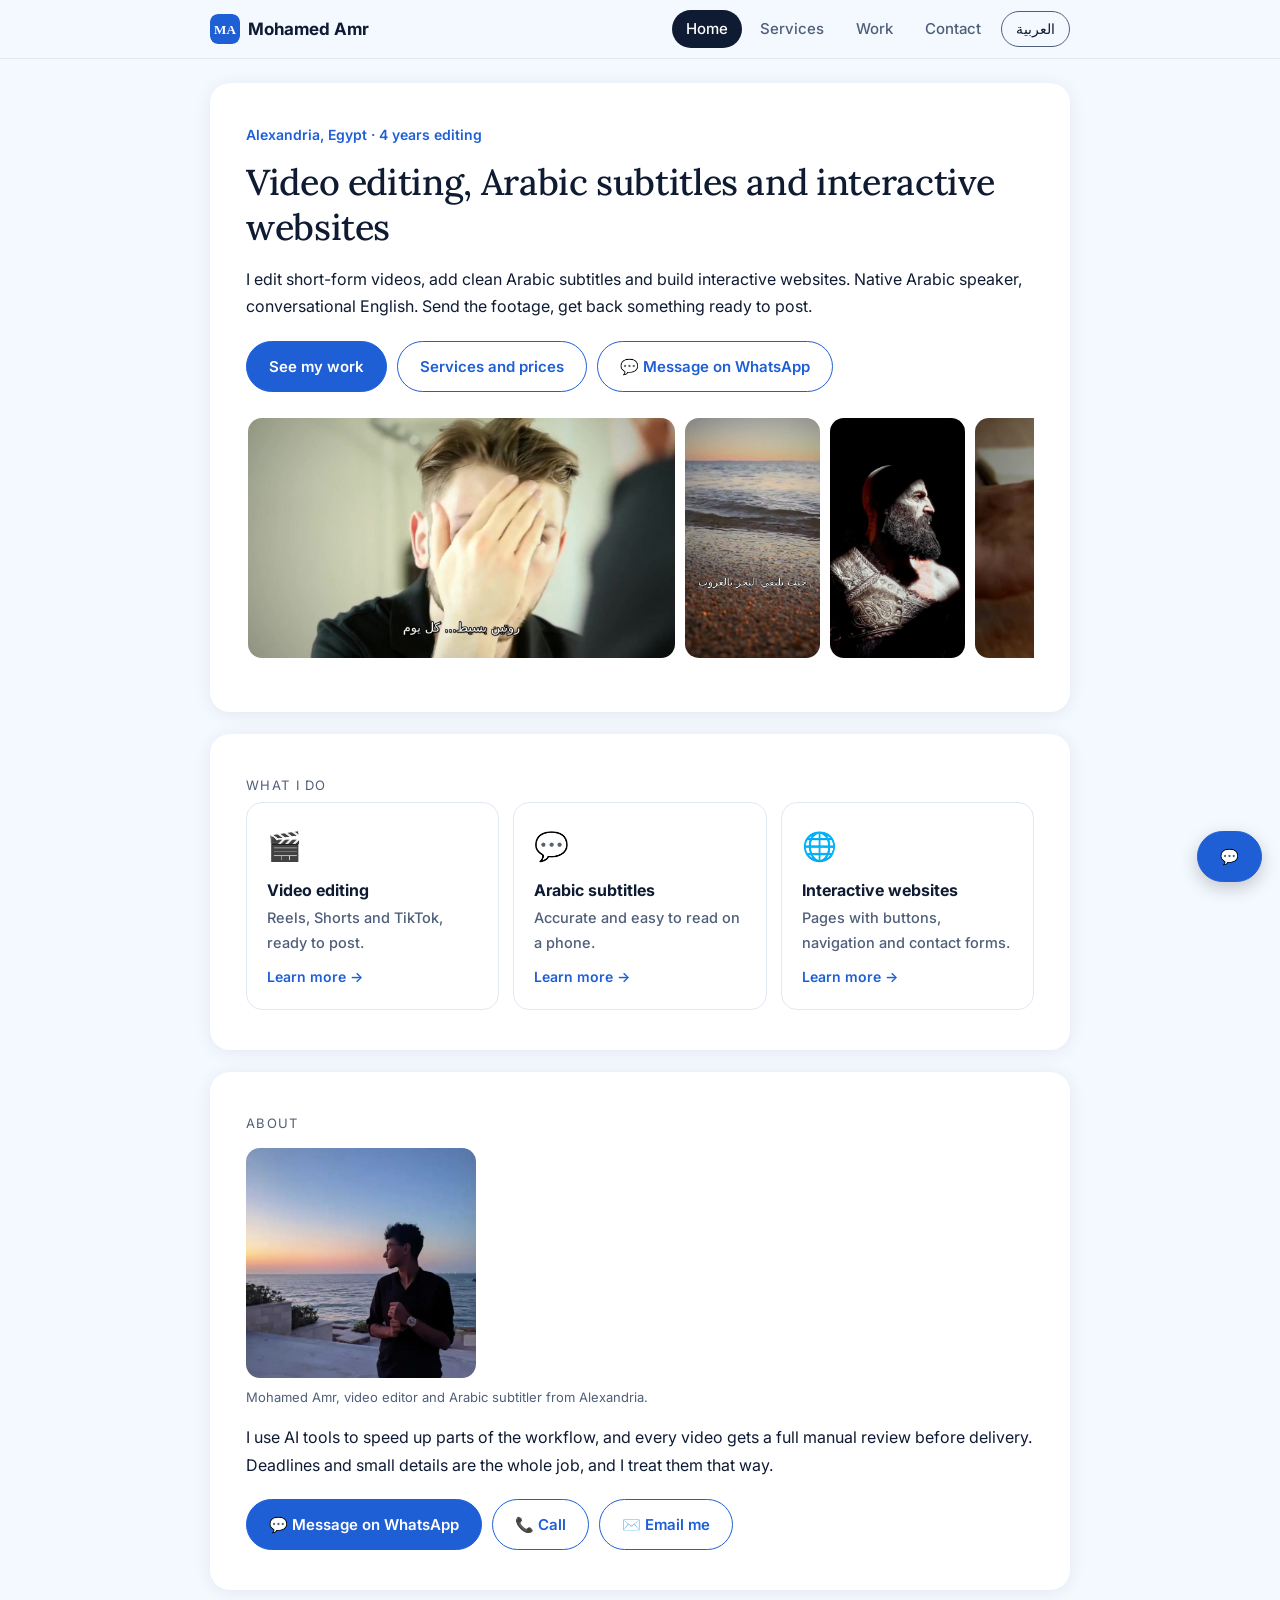
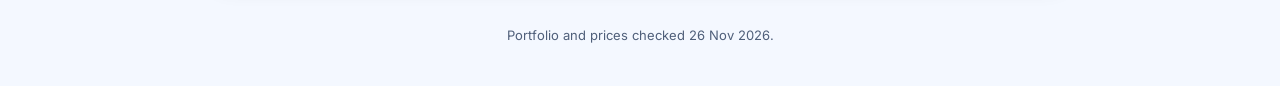
==== commit 32fd6638: "White and blue color scheme" ====
--- a/index.html
+++ b/index.html
@@ -8,7 +8,7 @@
 <link rel="alternate" hreflang="en" href="https://mohamedamrcut.github.io/index.html">
 <link rel="alternate" hreflang="ar" href="https://mohamedamrcut.github.io/ar.html">
 <link rel="alternate" hreflang="x-default" href="https://mohamedamrcut.github.io/index.html">
-<meta name="theme-color" content="#f4efec">
+<meta name="theme-color" content="#f4f8ff">
 <meta property="og:type" content="website">
 <meta property="og:site_name" content="Mohamed Amr">
 <meta property="og:title" content="Mohamed Amr | Video Editing, Arabic Subtitles, Interactive Websites">
--- a/style.css
+++ b/style.css
@@ -1,12 +1,12 @@
 
-:root{--sand:#f4efec;--page:#fff;--ink:#251f21;--ink2:#585254;--hair:#eae9ea;--teal:#4e8577;--teal-d:#3b685d}
+:root{--sand:#f4f8ff;--page:#fff;--ink:#0f1b33;--ink2:#4f5f7a;--hair:#e1e8f5;--teal:#1f5fd6;--teal-d:#1748a8}
 *{box-sizing:border-box}html{scroll-behavior:smooth}
 body{margin:0;background:var(--sand);color:var(--ink);font:400 16px/1.7 var(--f),-apple-system,"Segoe UI",Tahoma,sans-serif}
 h1,h2{font-family:var(--fh),Georgia,serif;font-weight:500;line-height:1.25;margin:0 0 12px}
 [dir=rtl] h1,[dir=rtl] h2{font-weight:700;line-height:1.45}
 h1{font-size:36px;letter-spacing:-.01em}h2{font-size:24px}
 a{color:var(--teal);text-decoration:none;font-weight:500}a:hover{text-decoration:underline}
-header{position:sticky;top:0;z-index:5;background:rgba(244,239,236,.94);backdrop-filter:blur(8px);border-bottom:1px solid var(--hair)}
+header{position:sticky;top:0;z-index:5;background:rgba(244,248,255,.94);backdrop-filter:blur(8px);border-bottom:1px solid var(--hair)}
 .bar{max-width:900px;margin:auto;display:flex;align-items:center;gap:6px;padding:10px 20px;flex-wrap:wrap}
 .brand{font-weight:700;color:var(--ink);margin-inline-end:auto;font-size:17px}.brand:hover{text-decoration:none}
 nav{display:flex;gap:4px;flex-wrap:wrap}
@@ -14,20 +14,20 @@
 nav a:hover{background:#fff;text-decoration:none}nav a.on{background:var(--ink);color:#fff}
 .sw{border:1px solid var(--ink2);color:var(--ink);padding:5px 14px;border-radius:999px;font-size:14px}.sw:hover{background:#fff;text-decoration:none}
 main{max-width:900px;margin:24px auto;padding:0 20px}
-.card{background:var(--page);border-radius:20px;padding:40px 36px;box-shadow:0 2px 18px rgba(37,31,33,.07);margin-bottom:22px;animation:rise .5s ease both}
+.card{background:var(--page);border-radius:20px;padding:40px 36px;box-shadow:0 2px 18px rgba(15,27,51,.07);margin-bottom:22px;animation:rise .5s ease both}
 @keyframes rise{from{opacity:0;transform:translateY(12px)}to{opacity:1;transform:none}}
 .fact{color:var(--teal);font-weight:600;font-size:14px;margin:0 0 14px}
 .kicker{color:var(--ink2);font-size:13px;letter-spacing:.1em;text-transform:uppercase;margin:0 0 6px}
 [dir=rtl] .kicker{letter-spacing:0}
 .btns{display:flex;gap:10px;flex-wrap:wrap;margin:20px 0 0}
 .btn{display:inline-flex;align-items:center;gap:8px;padding:12px 22px;border-radius:999px;border:1.5px solid var(--teal);color:var(--teal);font-weight:600;font-size:15px;background:#fff;cursor:pointer;font-family:inherit;transition:transform .15s,background .15s}
-.btn:hover{transform:translateY(-2px);text-decoration:none;background:#eef5f2}
+.btn:hover{transform:translateY(-2px);text-decoration:none;background:#e8f0fe}
 .btn.p{background:var(--teal);color:#fff}.btn.p:hover{background:var(--teal-d)}
 .strip{display:flex;gap:10px;overflow-x:auto;padding:6px 2px 14px;margin-top:20px}
 .strip img{height:240px;border-radius:14px;cursor:zoom-in;display:block;transition:transform .2s}.strip img:hover{transform:scale(1.03)}
 .cards{display:grid;grid-template-columns:repeat(3,1fr);gap:14px}
 .mini{display:block;border:1px solid var(--hair);border-radius:16px;padding:20px;color:var(--ink);transition:transform .2s,box-shadow .2s}
-.mini:hover{transform:translateY(-4px);box-shadow:0 8px 20px rgba(37,31,33,.1);text-decoration:none}
+.mini:hover{transform:translateY(-4px);box-shadow:0 8px 20px rgba(15,27,51,.1);text-decoration:none}
 .mini .ic{font-size:28px}.mini b{display:block;margin:6px 0 2px}.mini span{color:var(--ink2);font-size:14.5px;display:block}.mini em{font-style:normal;color:var(--teal);font-size:14px;font-weight:600;display:block;margin-top:10px}
 figure{margin:14px 0}figure img{max-width:230px;width:100%;border-radius:14px;display:block}
 figcaption{color:var(--ink2);font-size:13px;margin-top:8px}
@@ -36,7 +36,7 @@
 summary::-webkit-details-marker{display:none}
 summary .pr{margin-inline-start:auto;color:var(--teal)}
 summary::after{content:"+";font-size:22px;color:var(--ink2);line-height:1;width:18px;text-align:center}
-details[open] summary::after{content:"\2212"}details[open]{background:#fbfaf9}
+details[open] summary::after{content:"\2212"}details[open]{background:#f7faff}
 .dbody{padding:0 20px 20px}.dbody p{margin:0 0 10px;color:var(--ink2)}
 .dbody ul{margin:0 0 14px;padding-inline-start:20px}.dbody li{margin:3px 0}.dbody h4{margin:10px 0 4px;font-size:14px}
 dl{display:grid;grid-template-columns:minmax(110px,180px) 1fr;margin:8px 0 0}
@@ -49,13 +49,13 @@
 .chip.on{background:var(--ink);border-color:var(--ink);color:#fff}
 .grid{display:grid;grid-template-columns:repeat(3,1fr);gap:14px;align-items:start}
 .work{border:1px solid var(--hair);border-radius:16px;overflow:hidden;background:#fff;transition:transform .2s,box-shadow .2s}
-.work:hover{transform:translateY(-3px);box-shadow:0 8px 20px rgba(37,31,33,.1)}
+.work:hover{transform:translateY(-3px);box-shadow:0 8px 20px rgba(15,27,51,.1)}
 .work img{width:100%;aspect-ratio:3/4;object-fit:cover;display:block;cursor:zoom-in}
 .work div{padding:12px 14px}.work b{display:block;font-size:14.5px;line-height:1.4}.work span{color:var(--ink2);font-size:13px;display:block;margin-top:2px}
 .work.hide{display:none}
 .note{background:var(--sand);border-radius:12px;padding:14px 16px;margin:18px 0;font-size:14.5px}.note b{display:block;margin-bottom:4px}
 .big{display:block;border:1px solid var(--hair);border-radius:16px;padding:18px 20px;margin:12px 0;color:var(--ink)}
-a.big:hover{background:#fbfaf9;text-decoration:none;border-color:var(--teal)}
+a.big:hover{background:#f7faff;text-decoration:none;border-color:var(--teal)}
 .big small{display:block;color:var(--ink2);font-size:13px}.big b{font-size:20px;direction:ltr;unicode-bidi:plaintext}
 .row{display:flex;gap:12px;align-items:center;flex-wrap:wrap}
 form label{display:block;font-weight:600;margin:14px 0 6px;font-size:14.5px}
@@ -64,17 +64,17 @@
 .hint{color:var(--ink2);font-size:13px;margin-top:10px}
 .links p{margin:10px 0}
 footer{color:var(--ink2);font-size:13px;text-align:center;padding:10px 20px 40px}
-#lb{position:fixed;inset:0;background:rgba(20,16,17,.88);display:none;align-items:center;justify-content:center;z-index:20;cursor:zoom-out}
+#lb{position:fixed;inset:0;background:rgba(11,18,32,.88);display:none;align-items:center;justify-content:center;z-index:20;cursor:zoom-out}
 #lb.open{display:flex}#lb img{max-width:92vw;max-height:88vh;border-radius:10px}
 .fab{position:fixed;bottom:18px;inset-inline-end:18px;z-index:6;box-shadow:0 6px 18px rgba(0,0,0,.2)}
 @media(max-width:700px){.card{padding:26px 20px}h1{font-size:28px}.cards,.grid{grid-template-columns:1fr 1fr}.strip img{height:190px}.brand{width:100%}}
 @media(max-width:460px){.cards{grid-template-columns:1fr}}
 
 .brand img{border-radius:8px;vertical-align:-9px;margin-inline-end:8px}
-.vp{position:relative;display:block;width:100%;border:0;padding:0;background:#151211;cursor:pointer}
+.vp{position:relative;display:block;width:100%;border:0;padding:0;background:#0b1220;cursor:pointer}
 .vp img{width:100%;aspect-ratio:3/4;object-fit:cover;display:block}
 .vp .play{position:absolute;inset:0;display:grid;place-items:center}
-.vp .play::before{content:"";width:56px;height:56px;border-radius:50%;background:rgba(37,31,33,.75)}
+.vp .play::before{content:"";width:56px;height:56px;border-radius:50%;background:rgba(15,27,51,.75)}
 .vp .play::after{content:"";position:absolute;width:0;height:0;border-left:16px solid #fff;border-top:10px solid transparent;border-bottom:10px solid transparent;margin-left:5px}
 .work video{width:100%;display:block;background:#000}
 .hp{position:absolute!important;left:-9999px!important;top:-9999px!important;opacity:0;height:0;width:0}
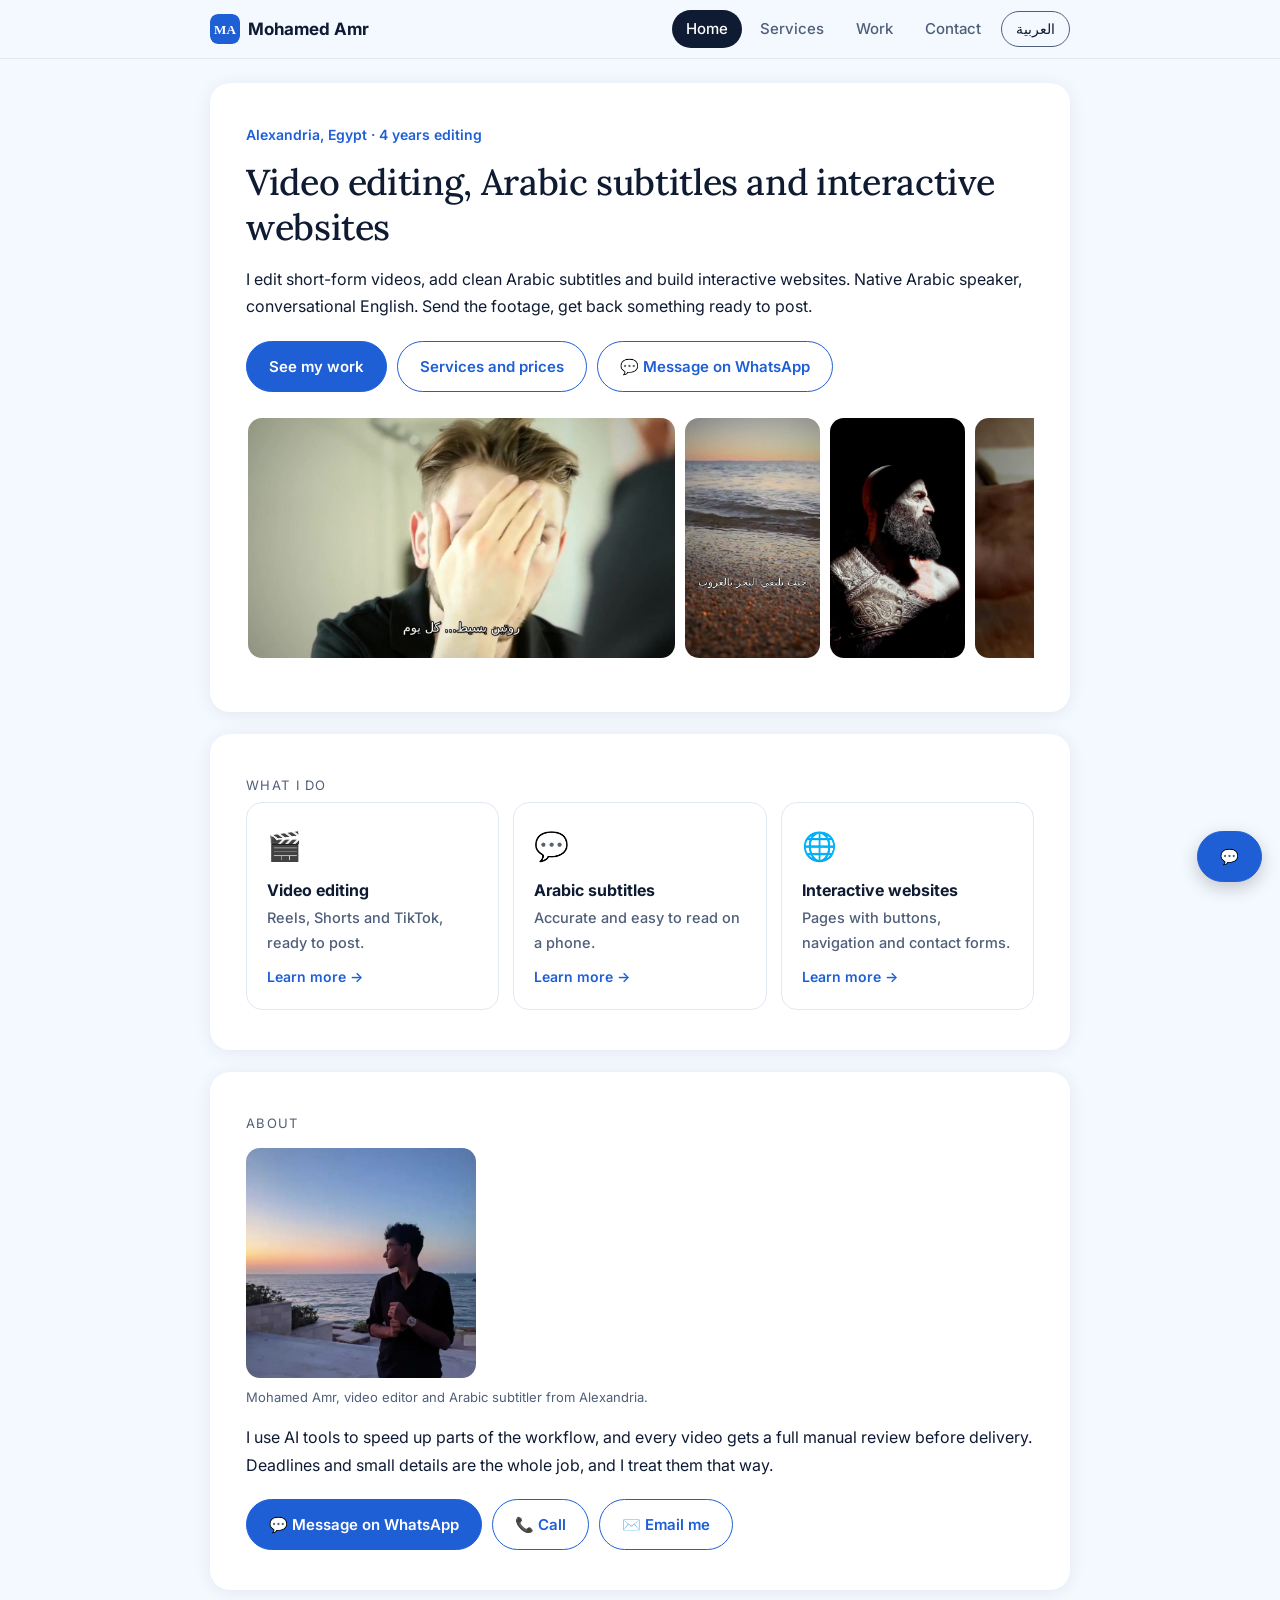
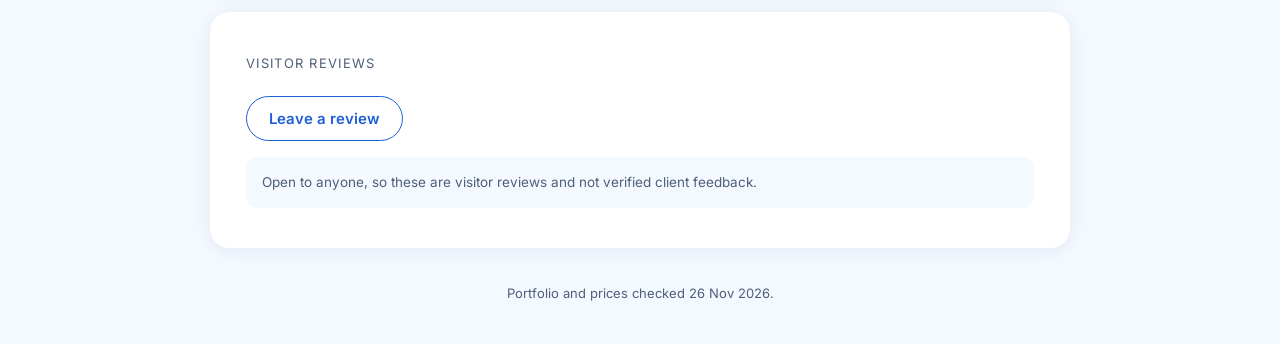
==== commit 6912f85f: "Add visitor reviews (Supabase)" ====
--- a/index.html
+++ b/index.html
@@ -29,6 +29,7 @@
 <div class="strip"><img data-zoom src="skincare.jpg" alt="Skincare promo reel"><img data-zoom src="beach.jpg" alt="Travel promo reel"><img data-zoom src="gow.jpg" alt="God of War Ragnarök scene"><img data-zoom src="desk.jpg" alt="Promo reel for a translation service"></div></section>
 <section class="card"><p class="kicker">What I do</p><div class="cards"><a class="mini" href="services.html#edit"><span class="ic">🎬</span><b>Video editing</b><span>Reels, Shorts and TikTok, ready to post.</span><em>Learn more →</em></a><a class="mini" href="services.html#sub"><span class="ic">💬</span><b>Arabic subtitles</b><span>Accurate and easy to read on a phone.</span><em>Learn more →</em></a><a class="mini" href="services.html#web"><span class="ic">🌐</span><b>Interactive websites</b><span>Pages with buttons, navigation and contact forms.</span><em>Learn more →</em></a></div></section>
 <section class="card"><p class="kicker">About</p><figure><img src="sunset.jpg" alt="Mohamed Amr, video editor and Arabic subtitler from Alexandria."><figcaption>Mohamed Amr, video editor and Arabic subtitler from Alexandria.</figcaption></figure><p>I use AI tools to speed up parts of the workflow, and every video gets a full manual review before delivery. Deadlines and small details are the whole job, and I treat them that way.</p><div class="btns"><a class="btn p" href="https://wa.me/201210699651" target="_blank" rel="noopener">💬 Message on WhatsApp</a><a class="btn" href="tel:+201210699651">📞 Call</a><a class="btn" href="mailto:mamr97794@gmail.com">✉️ Email me</a></div></section>
+<section class="card" id="rv" data-l="en" data-u="https://yijzzkixflpbzbpsefak.supabase.co" data-k="sb_publishable_Kt_xxMXRyuI7ZvkEfktP_g_hFiJs_TH" data-m='{"lang": "en", "h": "Visitor reviews", "note": "Open to anyone, so these are visitor reviews and not verified client feedback.", "btn": "Leave a review", "nm": "Your name", "st": "Your rating", "cm": "Your comment (up to 500 characters, no links)", "send": "Post review", "ok": "Thank you, your review is posted.", "wait": "You already posted a review recently. Please try again in a few minutes.", "link": "Links are not allowed in reviews.", "err": "Could not post the review. Please try again later.", "pick": "Please choose a rating from 1 to 5 stars.", "avg": "average from", "rv": "review", "rvs": "reviews"}'><p class="kicker">Visitor reviews</p><div id="rv-sum" hidden></div><ul id="rv-list" class="rvl"></ul><button class="btn" type="button" id="rv-open">Leave a review</button><form id="rv-form" hidden><label for="rv-n">Your name</label><input id="rv-n" maxlength="60" required autocomplete="name"><label id="rv-sl">Your rating</label><div class="stars" role="radiogroup" aria-labelledby="rv-sl"></div><label for="rv-c">Your comment (up to 500 characters, no links)</label><textarea id="rv-c" rows="4" maxlength="500" required></textarea><input id="rv-h" class="hp" tabindex="-1" autocomplete="off" aria-hidden="true"><p class="note" id="rv-msg" role="status"></p><button class="btn solid" type="submit">Post review</button></form><p class="note">Open to anyone, so these are visitor reviews and not verified client feedback.</p></section>
 </main><footer>Portfolio and prices checked 26 Nov 2026.</footer>
 <a class="btn p fab" href="https://wa.me/201210699651" target="_blank" rel="noopener" aria-label="WhatsApp">💬</a>
 <div id="lb"><img id="lbi" alt=""></div><script src="script.js"></script></body></html>
--- a/style.css
+++ b/style.css
@@ -77,5 +77,13 @@
 .vp .play::before{content:"";width:56px;height:56px;border-radius:50%;background:rgba(15,27,51,.75)}
 .vp .play::after{content:"";position:absolute;width:0;height:0;border-left:16px solid #fff;border-top:10px solid transparent;border-bottom:10px solid transparent;margin-left:5px}
 .work video{width:100%;display:block;background:#000}
-.hp{position:absolute!important;left:-9999px!important;top:-9999px!important;opacity:0;height:0;width:0}
+.hp{position:absolute;width:1px;height:1px;padding:0;border:0;opacity:0;clip:rect(0 0 0 0);pointer-events:none}#rv-form{position:relative}
 .cs summary .pr{font-weight:400;font-size:13px}
+
+.rvl{list-style:none;margin:0 0 16px;padding:0;display:grid;gap:12px}.rvl li{border:1px solid var(--hair);border-radius:14px;padding:14px 16px;background:#f7faff}
+.rvl .s{color:#f5a524;letter-spacing:2px;font-size:17px}.rvl .w{font-weight:600}.rvl .d{color:var(--ink2);font-size:13px}.rvl p{margin:6px 0 0;overflow-wrap:anywhere}
+#rv-sum{font-weight:600;margin-bottom:12px}#rv-sum .s{color:#f5a524;font-size:20px;letter-spacing:2px}
+.stars{display:flex;gap:4px;direction:ltr}.stars button{border:0;background:none;font-size:34px;line-height:1;color:#c9d3e6;cursor:pointer;padding:2px}.stars button.on{color:#f5a524}
+.hp{position:absolute;width:1px;height:1px;padding:0;border:0;opacity:0;clip:rect(0 0 0 0);pointer-events:none}#rv-form{position:relative}.note{color:var(--ink2);font-size:13.5px;margin:12px 0 0}#rv-msg{min-height:1.2em}
+.btn.solid{background:var(--teal);color:#fff;margin-top:14px;border-color:var(--teal)}#rv-open{margin-bottom:4px}
+[hidden]{display:none!important}
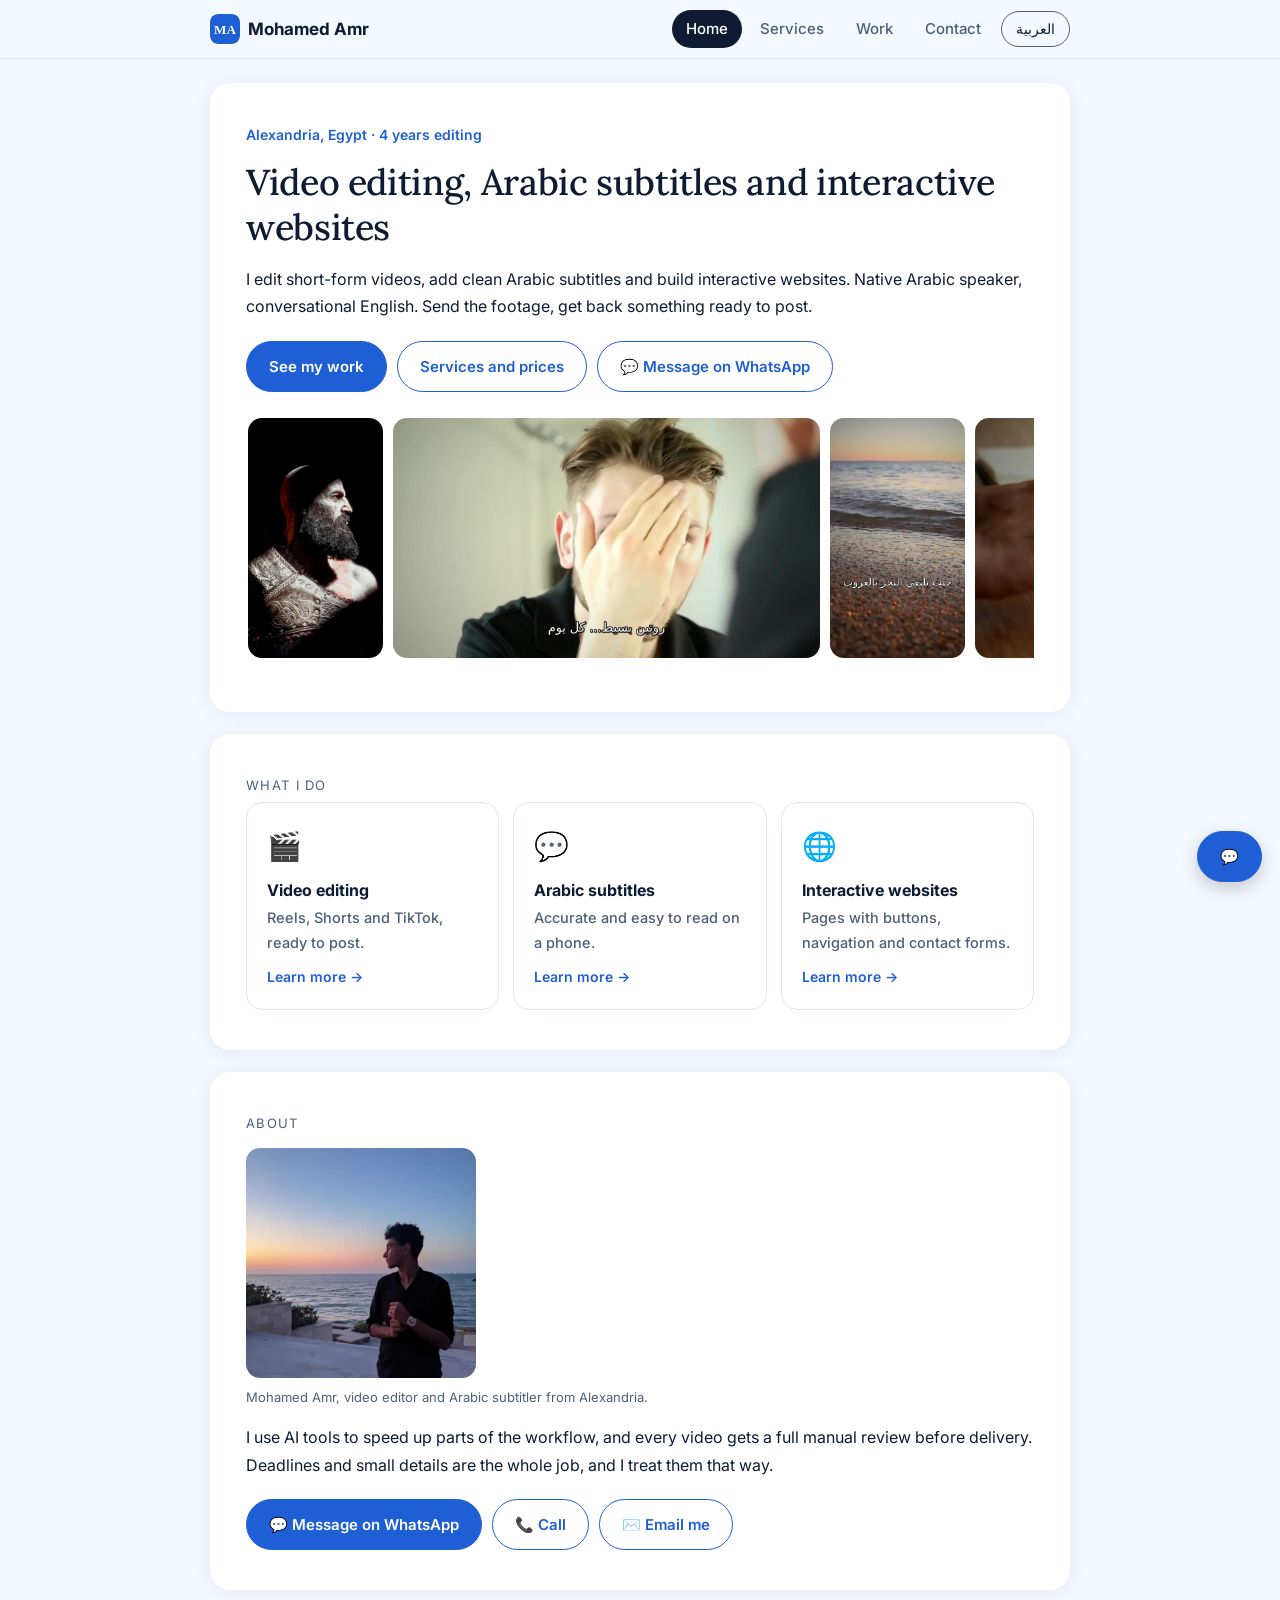
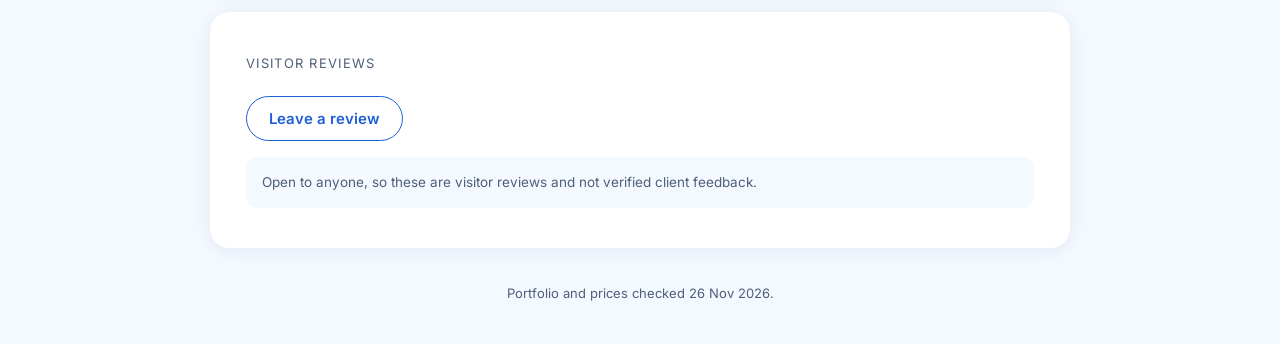
==== commit bd07555a: "Home hero strip: God of War first" ====
--- a/index.html
+++ b/index.html
@@ -26,7 +26,7 @@
 <main>
 <section class="card"><p class="fact">Alexandria, Egypt · 4 years editing</p><h1>Video editing, Arabic subtitles and interactive websites</h1><p>I edit short-form videos, add clean Arabic subtitles and build interactive websites. Native Arabic speaker, conversational English. Send the footage, get back something ready to post.</p>
 <div class="btns"><a class="btn p" href="work.html">See my work</a><a class="btn" href="services.html">Services and prices</a><a class="btn" href="https://wa.me/201210699651" target="_blank" rel="noopener">💬 Message on WhatsApp</a></div>
-<div class="strip"><img data-zoom src="skincare.jpg" alt="Skincare promo reel"><img data-zoom src="beach.jpg" alt="Travel promo reel"><img data-zoom src="gow.jpg" alt="God of War Ragnarök scene"><img data-zoom src="desk.jpg" alt="Promo reel for a translation service"></div></section>
+<div class="strip"><img data-zoom src="gow.jpg" alt="God of War Ragnarök scene"><img data-zoom src="skincare.jpg" alt="Skincare promo reel"><img data-zoom src="beach.jpg" alt="Travel promo reel"><img data-zoom src="desk.jpg" alt="Promo reel for a translation service"></div></section>
 <section class="card"><p class="kicker">What I do</p><div class="cards"><a class="mini" href="services.html#edit"><span class="ic">🎬</span><b>Video editing</b><span>Reels, Shorts and TikTok, ready to post.</span><em>Learn more →</em></a><a class="mini" href="services.html#sub"><span class="ic">💬</span><b>Arabic subtitles</b><span>Accurate and easy to read on a phone.</span><em>Learn more →</em></a><a class="mini" href="services.html#web"><span class="ic">🌐</span><b>Interactive websites</b><span>Pages with buttons, navigation and contact forms.</span><em>Learn more →</em></a></div></section>
 <section class="card"><p class="kicker">About</p><figure><img src="sunset.jpg" alt="Mohamed Amr, video editor and Arabic subtitler from Alexandria."><figcaption>Mohamed Amr, video editor and Arabic subtitler from Alexandria.</figcaption></figure><p>I use AI tools to speed up parts of the workflow, and every video gets a full manual review before delivery. Deadlines and small details are the whole job, and I treat them that way.</p><div class="btns"><a class="btn p" href="https://wa.me/201210699651" target="_blank" rel="noopener">💬 Message on WhatsApp</a><a class="btn" href="tel:+201210699651">📞 Call</a><a class="btn" href="mailto:mamr97794@gmail.com">✉️ Email me</a></div></section>
 <section class="card" id="rv" data-l="en" data-u="https://yijzzkixflpbzbpsefak.supabase.co" data-k="sb_publishable_Kt_xxMXRyuI7ZvkEfktP_g_hFiJs_TH" data-m='{"lang": "en", "h": "Visitor reviews", "note": "Open to anyone, so these are visitor reviews and not verified client feedback.", "btn": "Leave a review", "nm": "Your name", "st": "Your rating", "cm": "Your comment (up to 500 characters, no links)", "send": "Post review", "ok": "Thank you, your review is posted.", "wait": "You already posted a review recently. Please try again in a few minutes.", "link": "Links are not allowed in reviews.", "err": "Could not post the review. Please try again later.", "pick": "Please choose a rating from 1 to 5 stars.", "avg": "average from", "rv": "review", "rvs": "reviews"}'><p class="kicker">Visitor reviews</p><div id="rv-sum" hidden></div><ul id="rv-list" class="rvl"></ul><button class="btn" type="button" id="rv-open">Leave a review</button><form id="rv-form" hidden><label for="rv-n">Your name</label><input id="rv-n" maxlength="60" required autocomplete="name"><label id="rv-sl">Your rating</label><div class="stars" role="radiogroup" aria-labelledby="rv-sl"></div><label for="rv-c">Your comment (up to 500 characters, no links)</label><textarea id="rv-c" rows="4" maxlength="500" required></textarea><input id="rv-h" class="hp" tabindex="-1" autocomplete="off" aria-hidden="true"><p class="note" id="rv-msg" role="status"></p><button class="btn solid" type="submit">Post review</button></form><p class="note">Open to anyone, so these are visitor reviews and not verified client feedback.</p></section>
